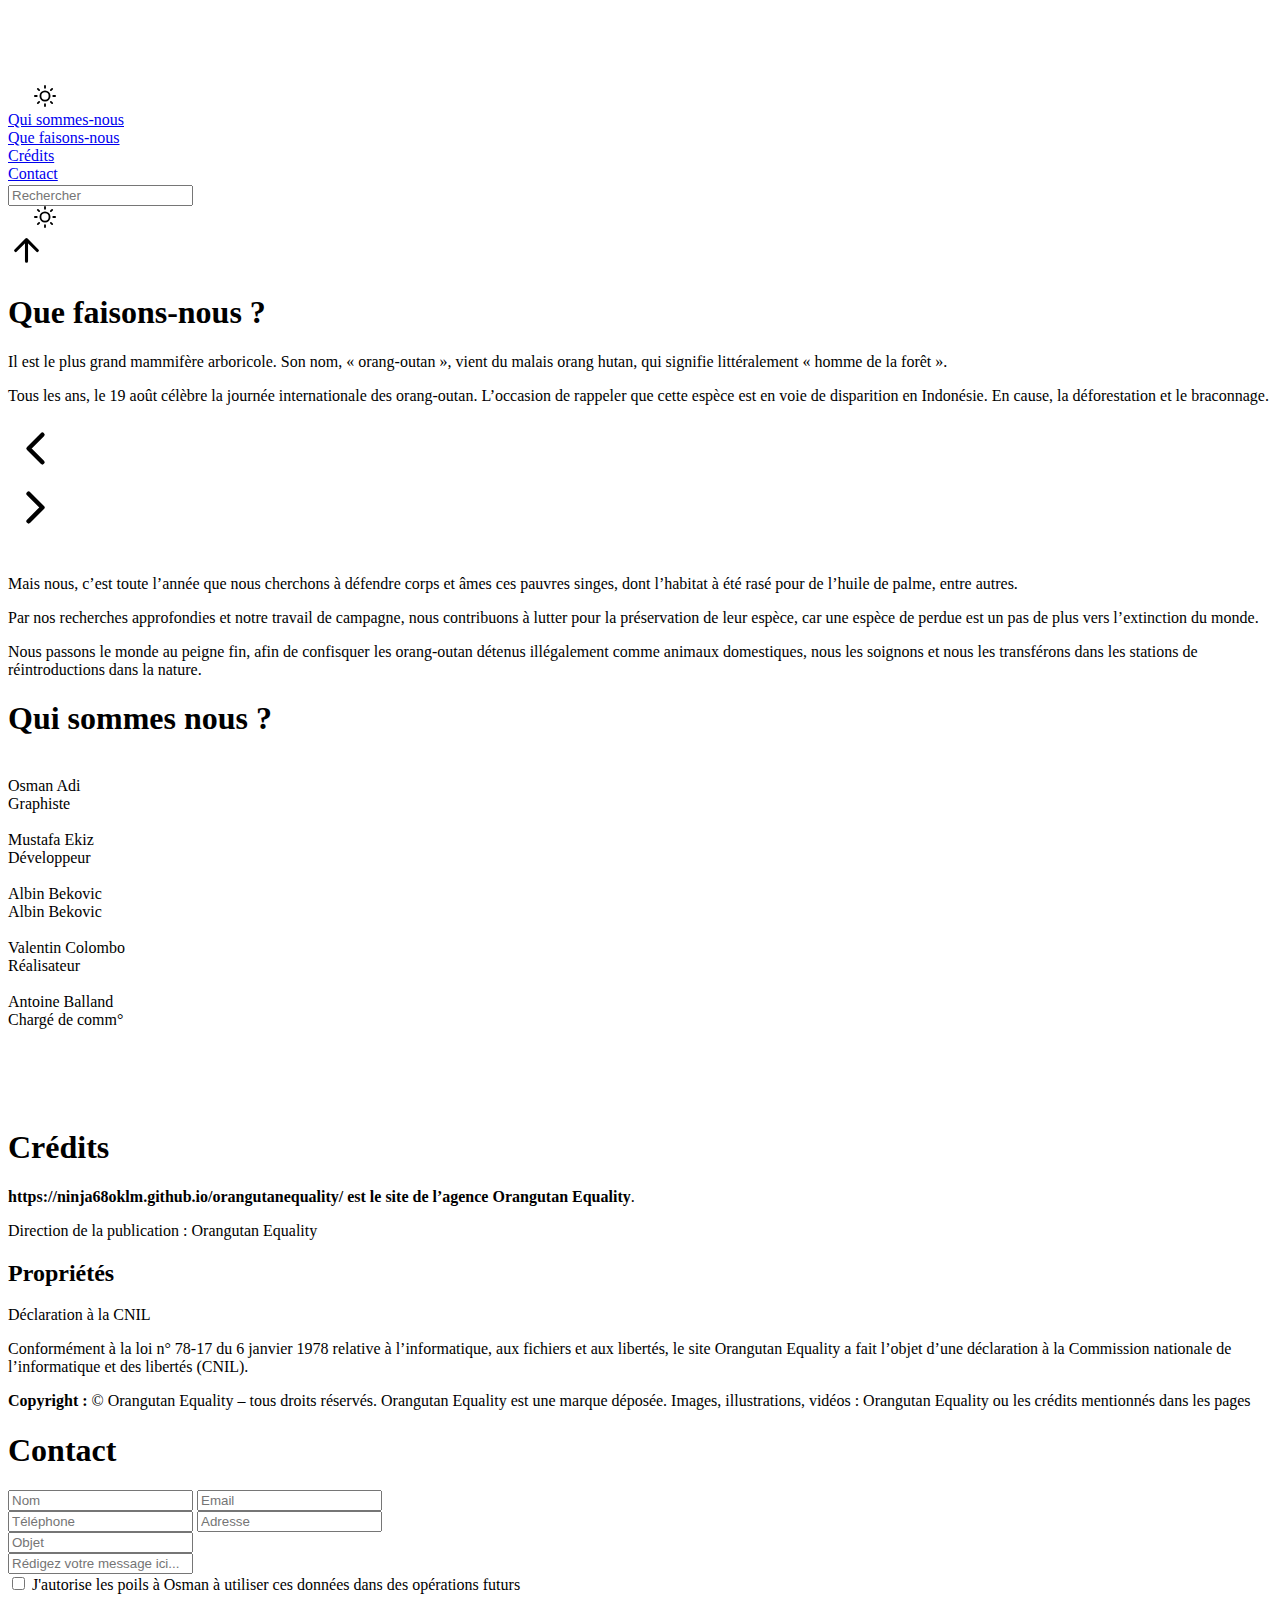
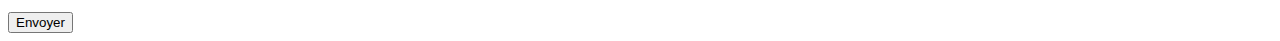
==== index.html @ 6ec8119d "Add files via upload" ====
<!DOCTYPE html>
<html lang="en">
<head>
    <meta charset="UTF-8">
    <meta http-equiv="X-UA-Compatible" content="IE=edge">
    <meta name="viewport" content="width=device-width, initial-scale=1.0">
    <link rel="stylesheet" href="styles/style.css">
    <link rel="stylesheet" href="styles/style-T.css" media="screen and (min-width: 680px)">
    <link rel="stylesheet" href="styles/style-O.css" media="screen and (min-width: 1200px)">
    <title>Orangutan Equality</title>
</head>
<body>
    <!-- Partie Header -->
    <header id="header">
        <div class="flex1 flex2">
            <svg class="absolute" xmlns="http://www.w3.org/2000/svg" width="55" height="55" viewBox="0 0 24 24" fill="none" stroke="#FFFFFF" stroke-width="2" stroke-linecap="round" stroke-linejoin="round"><line x1="3" y1="12" x2="21" y2="12"></line><line x1="3" y1="6" x2="21" y2="6"></line><line x1="3" y1="18" x2="21" y2="18"></line></svg>
            <div class="flexcenter">
                <!-- <img src="img/Logo light pc.png" alt=""> -->
                
                <img
                sizes="(max-width: 1200px) 100vw, 1200px"
                srcset="
                img/Logo light.png 200w,
                img/Logo light pc.png 1200w"
                src="img/Logo light pc.png"
                alt="">

            </div>
            <div class="a invisible">
                <svg class="lastsvg padding11" xmlns="http://www.w3.org/2000/svg" width="22" height="22" viewBox="0 0 24 24" fill="none" stroke="#FFFFFF" stroke-width="2" stroke-linecap="round" stroke-linejoin="round"><path d="M21 12.79A9 9 0 1 1 11.21 3 7 7 0 0 0 21 12.79z"></path></svg>
                <svg class="lastsvg padding11 invisible" xmlns="http://www.w3.org/2000/svg" width="22" height="22" viewBox="0 0 24 24" fill="none" stroke="#000000" stroke-width="2" stroke-linecap="round" stroke-linejoin="round"><circle cx="12" cy="12" r="5"/><path d="M12 1v2M12 21v2M4.2 4.2l1.4 1.4M18.4 18.4l1.4 1.4M1 12h2M21 12h2M4.2 19.8l1.4-1.4M18.4 5.6l1.4-1.4"/></svg>
                <div class="flexcenter">
                    <a href="#qui-sommes-nous">Qui sommes-nous</a>
                </div>
                <div class="flexcenter">
                    <a href="#que-faisons-nous">Que faisons-nous</a>
                </div>
                <div class="flexcenter">
                    <a href="#credit">Crédits</a>
                </div>
                <div class="flexcenter">
                    <a href="#contact">Contact</a>
                </div>
                <input type="text" name="search" id="" placeholder="Rechercher" class="invisible">
                <svg class="lastsvg" xmlns="http://www.w3.org/2000/svg" width="17" height="17" viewBox="0 0 24 24" fill="none" stroke="#FFFFFF" stroke-width="2" stroke-linecap="round" stroke-linejoin="round"><circle cx="11" cy="11" r="8"></circle><line x1="21" y1="21" x2="16.65" y2="16.65"></line></svg>
                <div class="flex3 flexcenter">
                    <svg class="padding21" xmlns="http://www.w3.org/2000/svg" width="22" height="22" viewBox="0 0 24 24" fill="none" stroke="#FFFFFF" stroke-width="2" stroke-linecap="round" stroke-linejoin="round"><path d="M21 12.79A9 9 0 1 1 11.21 3 7 7 0 0 0 21 12.79z"></path></svg>
                    <svg class="padding21 invisible" xmlns="http://www.w3.org/2000/svg" width="22" height="22" viewBox="0 0 24 24" fill="none" stroke="#000000" stroke-width="2" stroke-linecap="round" stroke-linejoin="round"><circle cx="12" cy="12" r="5"/><path d="M12 1v2M12 21v2M4.2 4.2l1.4 1.4M18.4 18.4l1.4 1.4M1 12h2M21 12h2M4.2 19.8l1.4-1.4M18.4 5.6l1.4-1.4"/></svg>
                </div>
            </div>
        </div>
    </header>
    <!-- Section Scroll -->
    <div class="fixed">
        <a href="#header">
            <svg xmlns="http://www.w3.org/2000/svg" width="37" height="37" viewBox="0 0 24 24" fill="none" stroke="#000000" stroke-width="2" stroke-linecap="round" stroke-linejoin="round"><path d="M12 19V6M5 12l7-7 7 7"/></svg>
        </a>
    </div>
    <!-- Section Que faisons nous ? -->
    <div class="flexcenter" id="que-faisons-nous">
        <h1 class="h1">Que faisons-nous ?</h1>
    </div>    
    <p>Il est le plus grand mammifère arboricole. Son nom, « orang-outan », vient du malais orang hutan, qui signifie littéralement « homme de la forêt ».</p>
    <p>Tous les ans, le 19 août célèbre la journée internationale des orang-outan. L’occasion de rappeler que cette espèce est en voie de disparition en Indonésie. En cause, la déforestation et le braconnage.</p>
    <div class="grid2">
        <div class="flex4">
            <div class="rondd gauchee">
                <svg xmlns="http://www.w3.org/2000/svg" width="55" height="55" viewBox="0 0 24 24" fill="none" stroke="#000000" stroke-width="2" stroke-linecap="round" stroke-linejoin="round"><path d="M15 18l-6-6 6-6"/></svg>
            </div>
            <div class="rondd droitee">
                <svg xmlns="http://www.w3.org/2000/svg" width="55" height="55" viewBox="0 0 24 24" fill="none" stroke="#000000" stroke-width="2" stroke-linecap="round" stroke-linejoin="round"><path d="M9 18l6-6-6-6"/></svg>
            </div>
        </div>
        <div class="imgdiapo">
            <img src="img/jorge-franganillo-we-21MvAhJY-unsplash.jpg" alt="">
            <img src="img/sergei-a--heLWtuAN3c-unsplash.jpg" alt="">
            <img src="img/lip-hui-PFHoZr2zzyg-unsplash.jpg">
            <img src="img/lukasz-szmigiel-2ShvY8Lf6l0-unsplash.jpg" alt="">
        </div>
    </div>
    <p>Mais nous, c’est toute l’année que nous cherchons à défendre corps et âmes ces pauvres singes, dont l’habitat à été rasé pour de l’huile de palme, entre autres.</p>
    <p>Par nos recherches approfondies et notre travail de campagne, nous contribuons à lutter pour la préservation de leur espèce, car une espèce de perdue est un pas de plus vers l’extinction du monde.</p>
    <p>Nous passons le monde au peigne fin, afin de confisquer les orang-outan détenus illégalement comme animaux domestiques, nous les soignons et nous les transférons dans les stations de réintroductions dans la nature.</p>
    <!-- Section Qui sommes nous ? -->
    <div class="flexcenter">
        <h1 class="h1" id="qui-sommes-nous">Qui sommes nous ?</h1>
    </div>
    <div class="margin1 grid" loading="lazy">
        <div class="sec1 photofiltre">
            <img src="img/image test.jpg" alt="">
            <div class="sec11">
                <div>Osman Adi</div>
            </div>
            <div class="sec6">
                <div>Graphiste</div>
            </div>
        </div>
        <div class="sec2 photofiltre">
            <img src="img/image test.jpg" alt="">
            <div class="sec12">
                <div>Mustafa Ekiz</div>
            </div>
            <div class="sec7">
                <div>Développeur</div>
            </div>
        </div>
        <div class="sec3 photofiltre">
            <img src="img/image test.jpg" alt="">
            <div class="sec13">
                <div>Albin Bekovic</div>
            </div>
            <div class="sec8">
                <div>Albin Bekovic</div>
            </div>
        </div>
        <div class="sec4 photofiltre">
            <img src="img/image test.jpg" alt="">
            <div class="sec14">
                <div>Valentin Colombo</div>
            </div>
            <div class="sec9">
                <div>Réalisateur</div>
            </div>
        </div>
        <div class="sec5 photofiltre">
            <img src="img/image test.jpg" alt="">
            <div class="sec15">
                <div>Antoine Balland</div>
            </div>
            <div class="sec0">
                <div>Chargé de comm°</div>
            </div>
        </div>
    </div>
    <div class="resp-container">
        <iframe width="100vw" height="75vh" src="https://www.youtube.com/embed/S_b42hM2CG4" title="YouTube video player" frameborder="0" allow="accelerometer; autoplay; clipboard-write; encrypted-media; gyroscope; picture-in-picture" allowfullscreen class="resp-iframe"></iframe>
    </div>
    <!-- Section Crédits -->
    <div class="credit" id="credit" loading=lazy>
        <div class="flexcenter">
            <h1 class="h1">Crédits</h1>
        </div>
        <p><b>https://ninja68oklm.github.io/orangutanequality/ est le site de l’agence Orangutan Equality</b>.</p>
        <p>Direction de la publication : Orangutan Equality</p>
        <h2>Propriétés</h2>
        <p>Déclaration à la CNIL</p>
        <p>Conformément à la loi n° 78-17 du 6 janvier 1978 relative à l’informatique, aux fichiers et 
            aux libertés, le site Orangutan Equality a fait l’objet d’une déclaration à la Commission nationale 
            de l’informatique et des libertés (CNIL). </p>
        <p><b>Copyright :</b> © Orangutan Equality – tous droits réservés. Orangutan Equality est une marque déposée.
            Images, illustrations, vidéos : Orangutan Equality ou les crédits mentionnés dans les pages</p>
    </div>
    <!-- Section Contact -->
    <div class="contact" id="contact" loading="lazy">
        <div class="flexcenter">
            <h1 class="h1">Contact</h1>
        </div>
        <form action="traitement_contact.php" method="post">
            <input type="text" placeholder="Nom" class="input1 padding11">
            <input type="text" placeholder="Email" class="input1 padding2 padding11"><br>
            <input type="text" placeholder="Téléphone" class="input1 padding11">
            <input type="text" placeholder="Adresse" class="input1 padding11"><br>
            <input type="text" placeholder="Objet" class="input2 padding11"><br>
            <input type="textarea" placeholder="Rédigez votre message ici..." class="input2 padding11 textarea"><br>
            <input type="checkbox"> J'autorise les poils à Osman à utiliser ces données dans des opérations futurs <br><br>
            <input type="submit" value="Envoyer" class="submit">
            <br>
        </form>
    </div>
    <!-- Section Script -->
    <script src="js/jquery.js"></script>
    <script src="js/script.js"></script>
    <script src="js/diapo.js"></script>
</body>
</html>
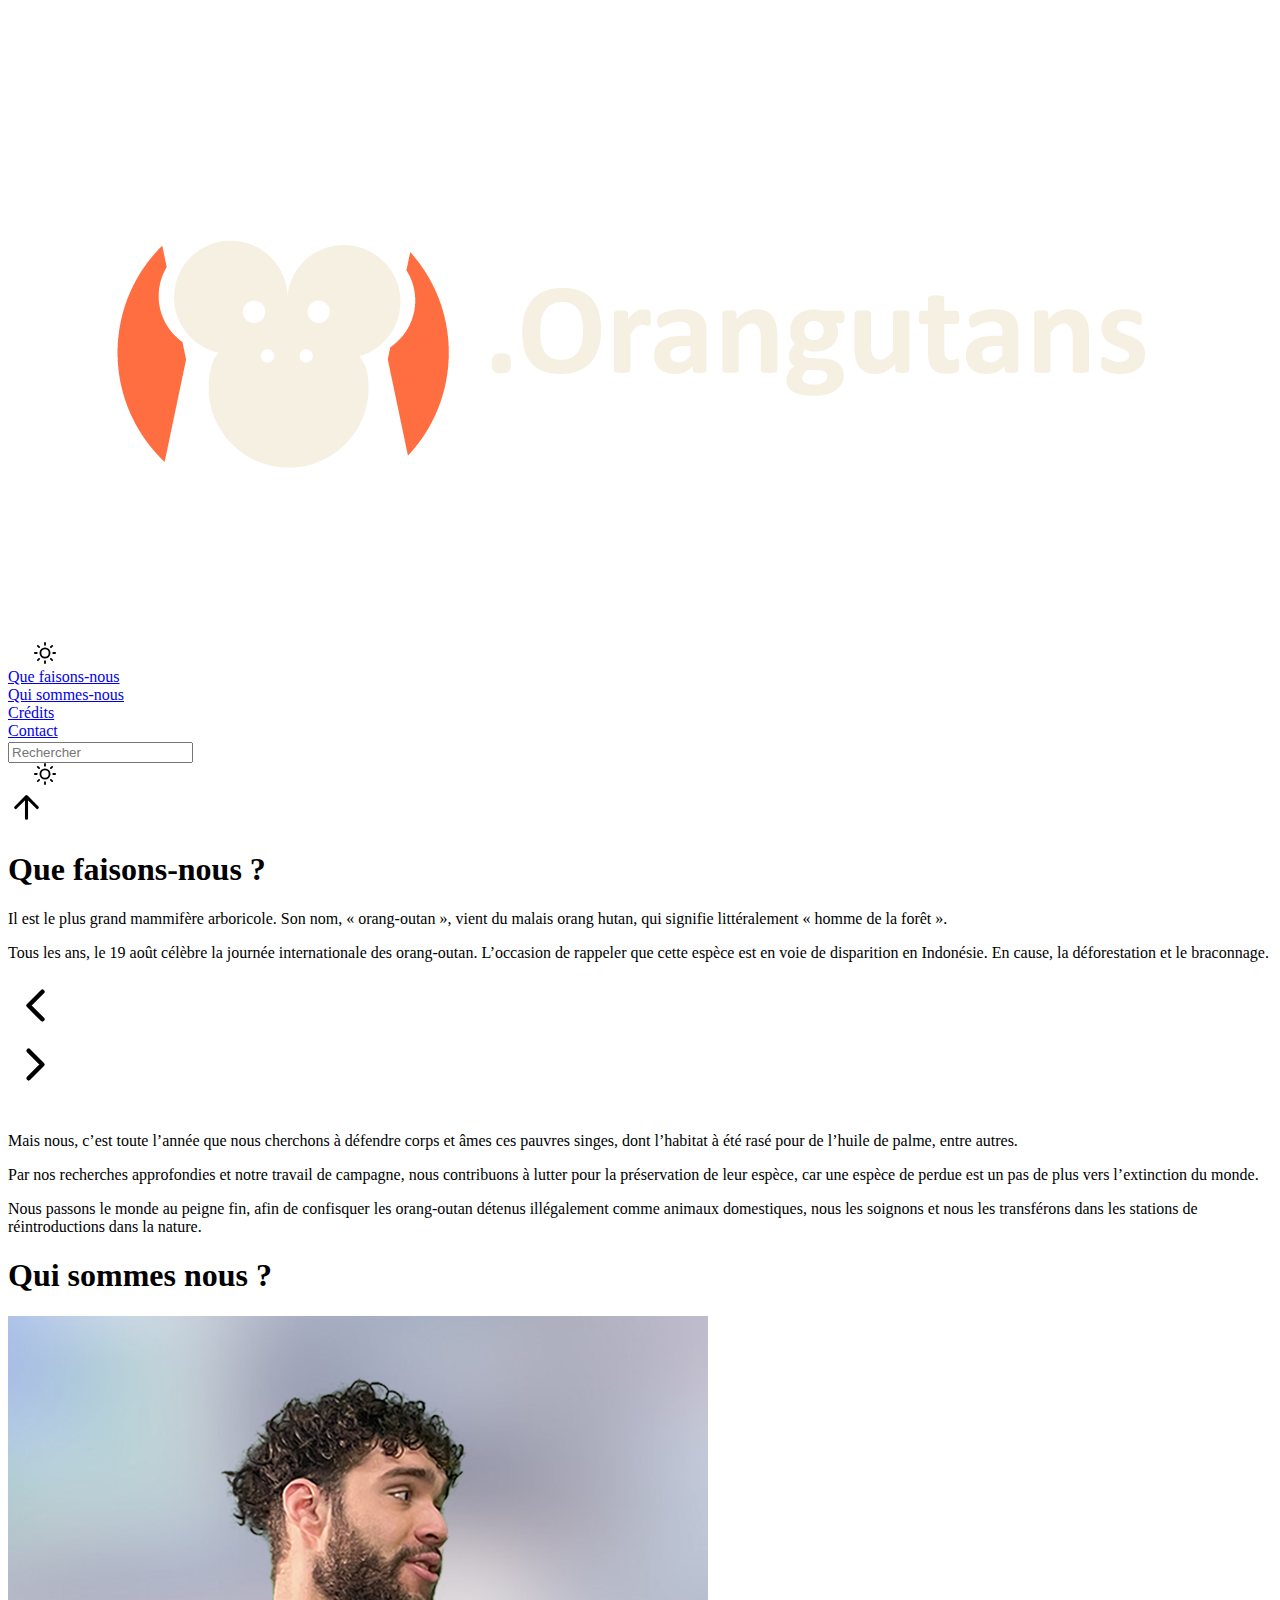
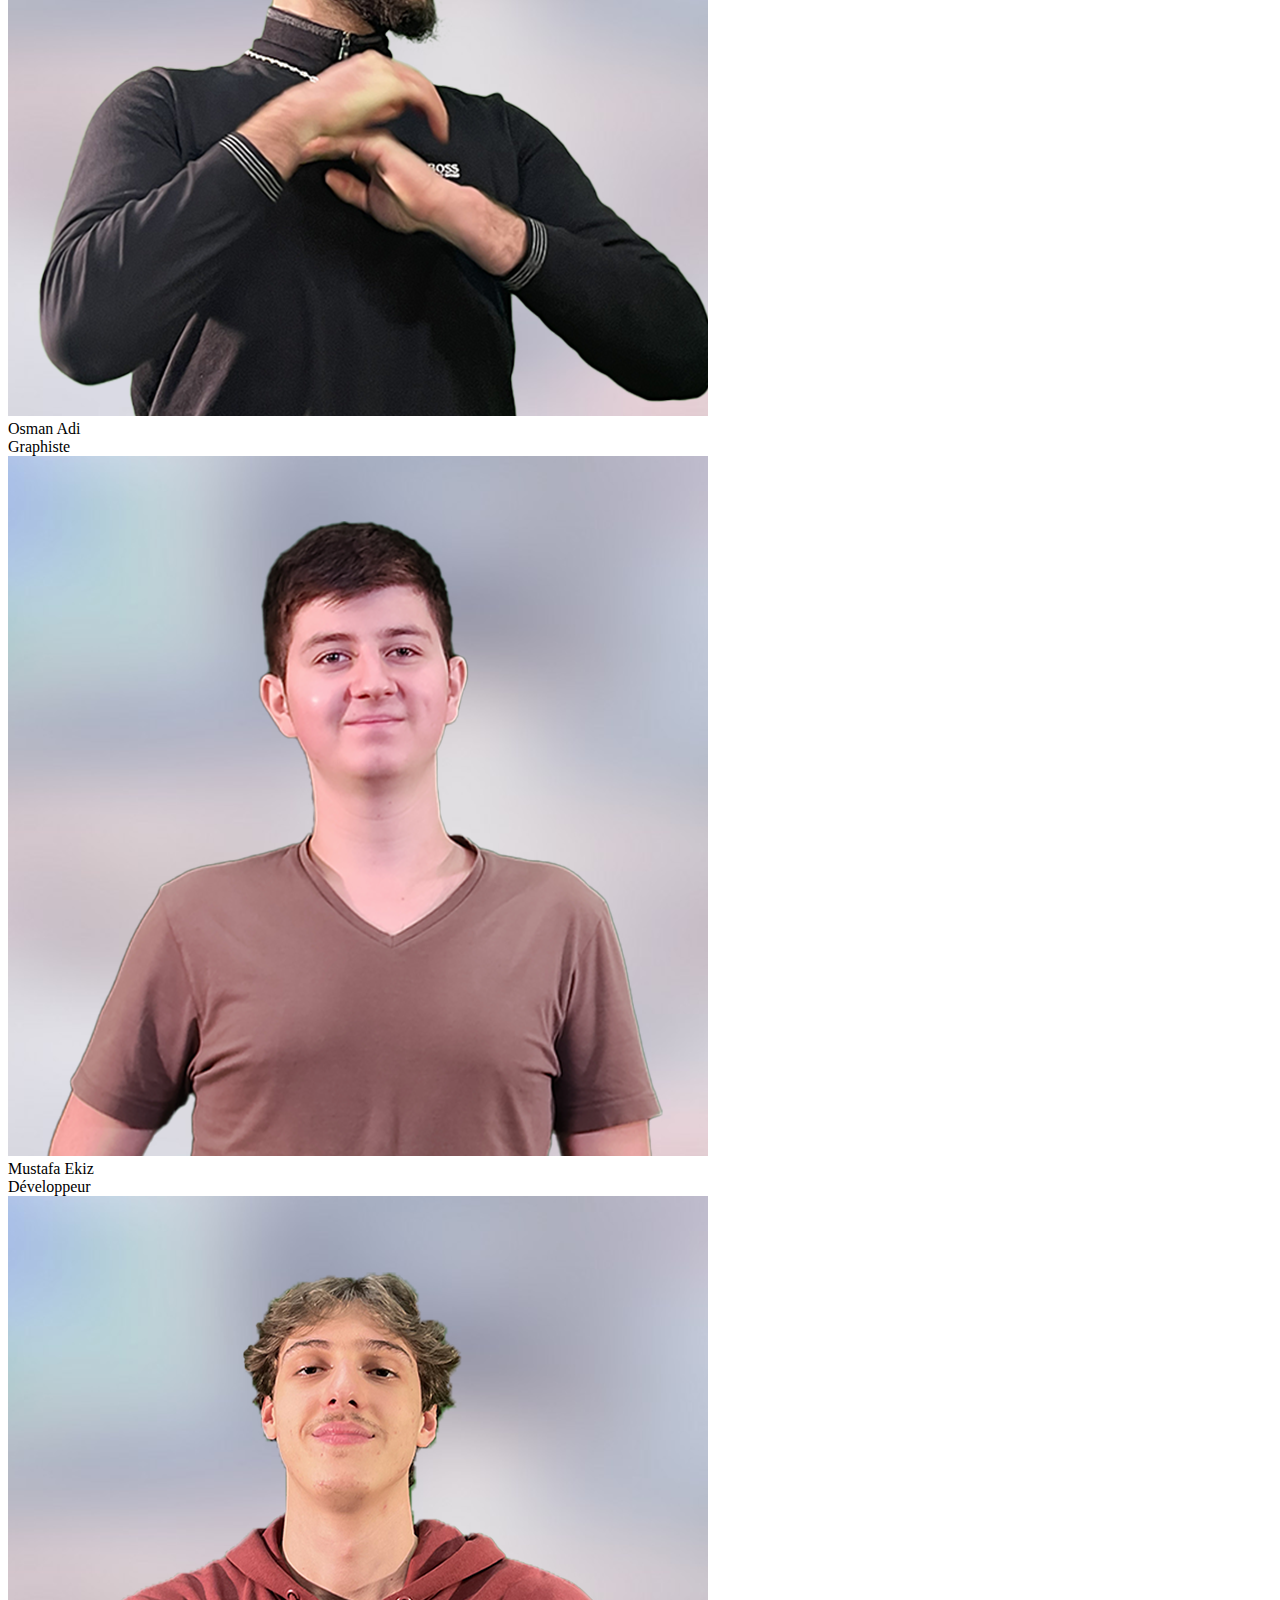
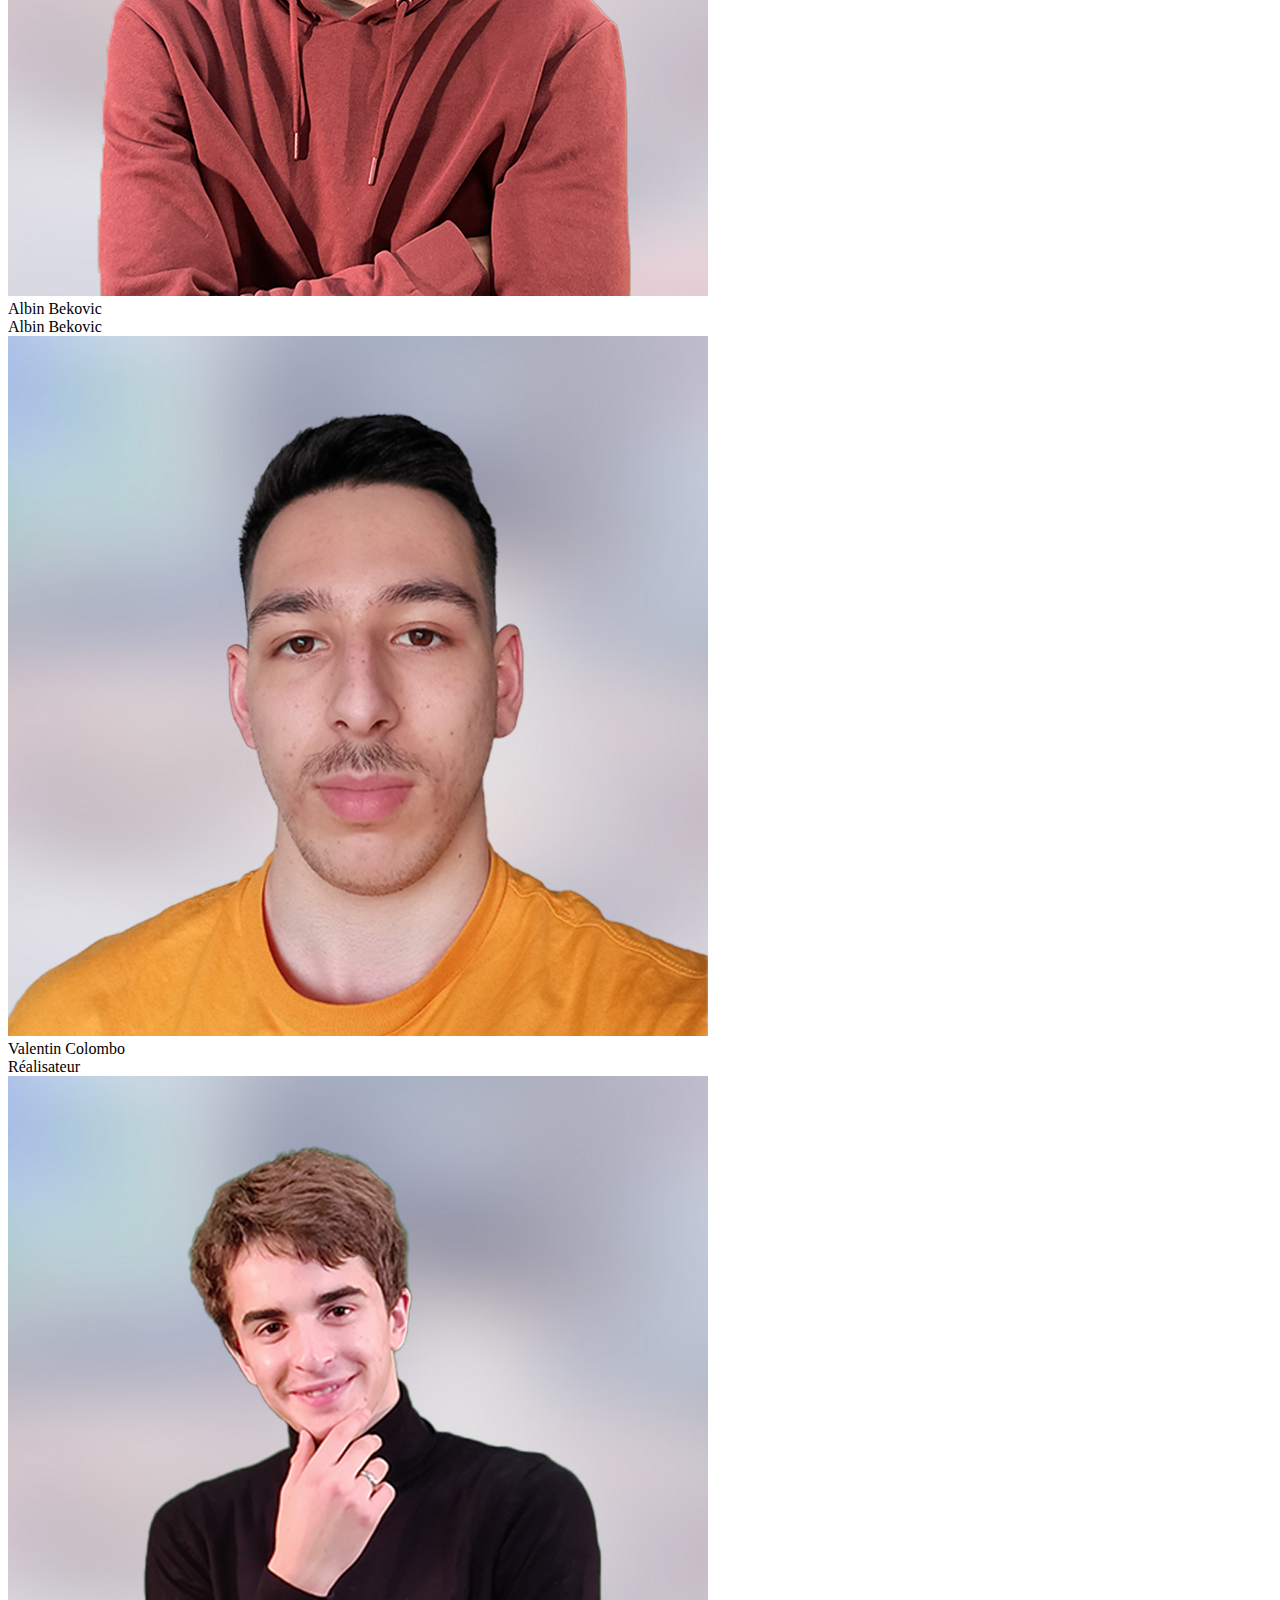
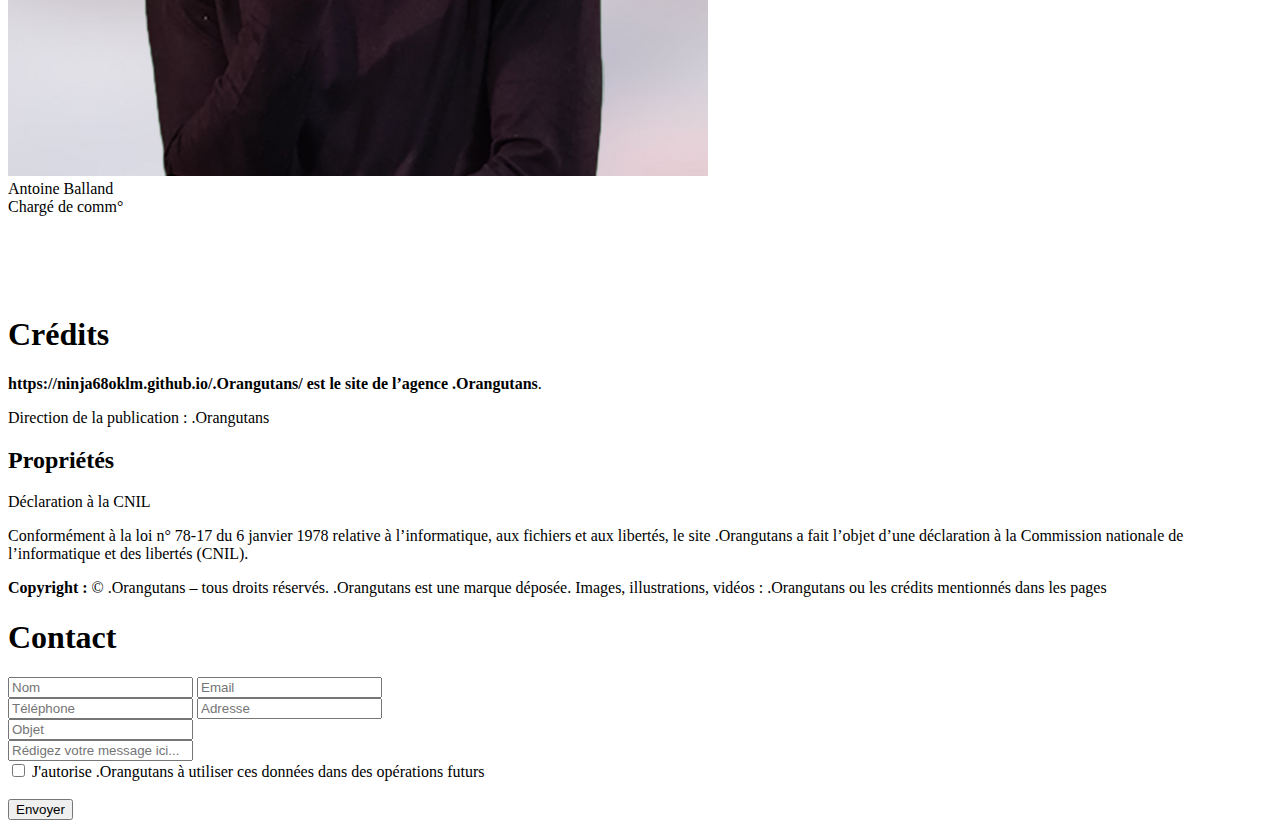
==== commit b44eeb99: "Add files via upload" ====
--- a/index.html
+++ b/index.html
@@ -4,10 +4,10 @@
     <meta charset="UTF-8">
     <meta http-equiv="X-UA-Compatible" content="IE=edge">
     <meta name="viewport" content="width=device-width, initial-scale=1.0">
-    <link rel="stylesheet" href="styles/style.css">
-    <link rel="stylesheet" href="styles/style-T.css" media="screen and (min-width: 680px)">
-    <link rel="stylesheet" href="styles/style-O.css" media="screen and (min-width: 1200px)">
-    <title>Orangutan Equality</title>
+    <link rel="stylesheet" href="styles/style.css">                                          <!-- Style pour mobile -->
+    <link rel="stylesheet" href="styles/style-T.css" media="screen and (min-width: 680px)">  <!-- Style pour tablette -->
+    <link rel="stylesheet" href="styles/style-O.css" media="screen and (min-width: 1200px)"> <!-- Style pour pc -->
+    <title>.Orangutans</title>
 </head>
 <body>
     <!-- Partie Header -->
@@ -16,7 +16,6 @@
             <svg class="absolute" xmlns="http://www.w3.org/2000/svg" width="55" height="55" viewBox="0 0 24 24" fill="none" stroke="#FFFFFF" stroke-width="2" stroke-linecap="round" stroke-linejoin="round"><line x1="3" y1="12" x2="21" y2="12"></line><line x1="3" y1="6" x2="21" y2="6"></line><line x1="3" y1="18" x2="21" y2="18"></line></svg>
             <div class="flexcenter">
                 <!-- <img src="img/Logo light pc.png" alt=""> -->
-                
                 <img
                 sizes="(max-width: 1200px) 100vw, 1200px"
                 srcset="
@@ -24,16 +23,15 @@
                 img/Logo light pc.png 1200w"
                 src="img/Logo light pc.png"
                 alt="">
-
             </div>
             <div class="a invisible">
                 <svg class="lastsvg padding11" xmlns="http://www.w3.org/2000/svg" width="22" height="22" viewBox="0 0 24 24" fill="none" stroke="#FFFFFF" stroke-width="2" stroke-linecap="round" stroke-linejoin="round"><path d="M21 12.79A9 9 0 1 1 11.21 3 7 7 0 0 0 21 12.79z"></path></svg>
                 <svg class="lastsvg padding11 invisible" xmlns="http://www.w3.org/2000/svg" width="22" height="22" viewBox="0 0 24 24" fill="none" stroke="#000000" stroke-width="2" stroke-linecap="round" stroke-linejoin="round"><circle cx="12" cy="12" r="5"/><path d="M12 1v2M12 21v2M4.2 4.2l1.4 1.4M18.4 18.4l1.4 1.4M1 12h2M21 12h2M4.2 19.8l1.4-1.4M18.4 5.6l1.4-1.4"/></svg>
                 <div class="flexcenter">
-                    <a href="#qui-sommes-nous">Qui sommes-nous</a>
+                    <a href="#que-faisons-nous">Que faisons-nous</a>
                 </div>
                 <div class="flexcenter">
-                    <a href="#que-faisons-nous">Que faisons-nous</a>
+                    <a href="#qui-sommes-nous">Qui sommes-nous</a>
                 </div>
                 <div class="flexcenter">
                     <a href="#credit">Crédits</a>
@@ -87,7 +85,7 @@
     </div>
     <div class="margin1 grid" loading="lazy">
         <div class="sec1 photofiltre">
-            <img src="img/image test.jpg" alt="">
+            <img src="img/osman.png" alt="">
             <div class="sec11">
                 <div>Osman Adi</div>
             </div>
@@ -96,7 +94,7 @@
             </div>
         </div>
         <div class="sec2 photofiltre">
-            <img src="img/image test.jpg" alt="">
+            <img src="img/mus.png" alt="">
             <div class="sec12">
                 <div>Mustafa Ekiz</div>
             </div>
@@ -105,7 +103,7 @@
             </div>
         </div>
         <div class="sec3 photofiltre">
-            <img src="img/image test.jpg" alt="">
+            <img src="img/albin.png" alt="">
             <div class="sec13">
                 <div>Albin Bekovic</div>
             </div>
@@ -114,7 +112,7 @@
             </div>
         </div>
         <div class="sec4 photofiltre">
-            <img src="img/image test.jpg" alt="">
+            <img src="img/val.png" alt="">
             <div class="sec14">
                 <div>Valentin Colombo</div>
             </div>
@@ -123,7 +121,7 @@
             </div>
         </div>
         <div class="sec5 photofiltre">
-            <img src="img/image test.jpg" alt="">
+            <img src="img/antoine.png" alt="">
             <div class="sec15">
                 <div>Antoine Balland</div>
             </div>
@@ -140,35 +138,34 @@
         <div class="flexcenter">
             <h1 class="h1">Crédits</h1>
         </div>
-        <p><b>https://ninja68oklm.github.io/orangutanequality/ est le site de l’agence Orangutan Equality</b>.</p>
-        <p>Direction de la publication : Orangutan Equality</p>
+        <p><b>https://ninja68oklm.github.io/.Orangutans/ est le site de l’agence .Orangutans</b>.</p>
+        <p>Direction de la publication : .Orangutans</p>
         <h2>Propriétés</h2>
         <p>Déclaration à la CNIL</p>
         <p>Conformément à la loi n° 78-17 du 6 janvier 1978 relative à l’informatique, aux fichiers et 
-            aux libertés, le site Orangutan Equality a fait l’objet d’une déclaration à la Commission nationale 
+            aux libertés, le site .Orangutans a fait l’objet d’une déclaration à la Commission nationale 
             de l’informatique et des libertés (CNIL). </p>
-        <p><b>Copyright :</b> © Orangutan Equality – tous droits réservés. Orangutan Equality est une marque déposée.
-            Images, illustrations, vidéos : Orangutan Equality ou les crédits mentionnés dans les pages</p>
+        <p><b>Copyright :</b> © .Orangutans – tous droits réservés. .Orangutans est une marque déposée.
+            Images, illustrations, vidéos : .Orangutans ou les crédits mentionnés dans les pages</p>
     </div>
     <!-- Section Contact -->
     <div class="contact" id="contact" loading="lazy">
         <div class="flexcenter">
             <h1 class="h1">Contact</h1>
         </div>
-        <form action="traitement_contact.php" method="post">
+        <form>
             <input type="text" placeholder="Nom" class="input1 padding11">
             <input type="text" placeholder="Email" class="input1 padding2 padding11"><br>
             <input type="text" placeholder="Téléphone" class="input1 padding11">
             <input type="text" placeholder="Adresse" class="input1 padding11"><br>
             <input type="text" placeholder="Objet" class="input2 padding11"><br>
             <input type="textarea" placeholder="Rédigez votre message ici..." class="input2 padding11 textarea"><br>
-            <input type="checkbox"> J'autorise les poils à Osman à utiliser ces données dans des opérations futurs <br><br>
+            <input type="checkbox"> J'autorise .Orangutans à utiliser ces données dans des opérations futurs <br><br>
             <input type="submit" value="Envoyer" class="submit">
             <br>
         </form>
     </div>
     <!-- Section Script -->
-    <script src="js/jquery.js"></script>
     <script src="js/script.js"></script>
     <script src="js/diapo.js"></script>
 </body>
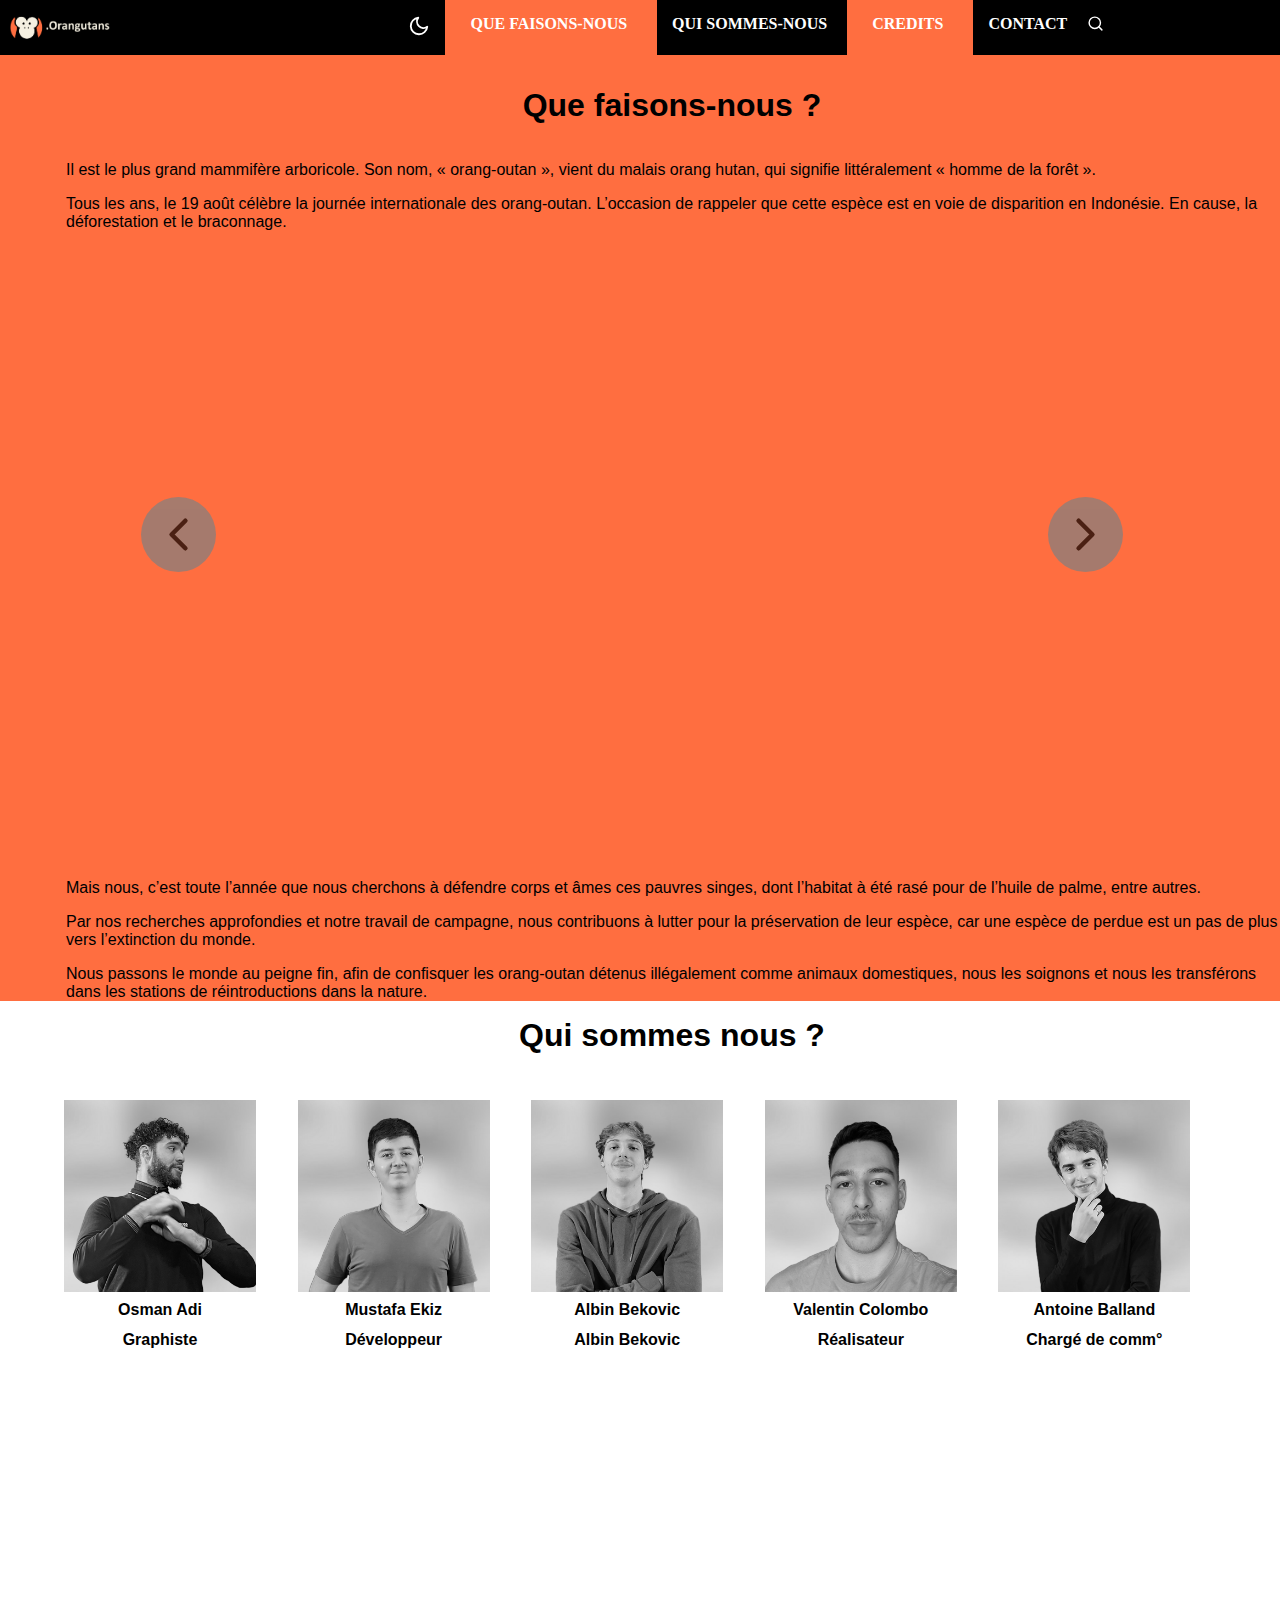
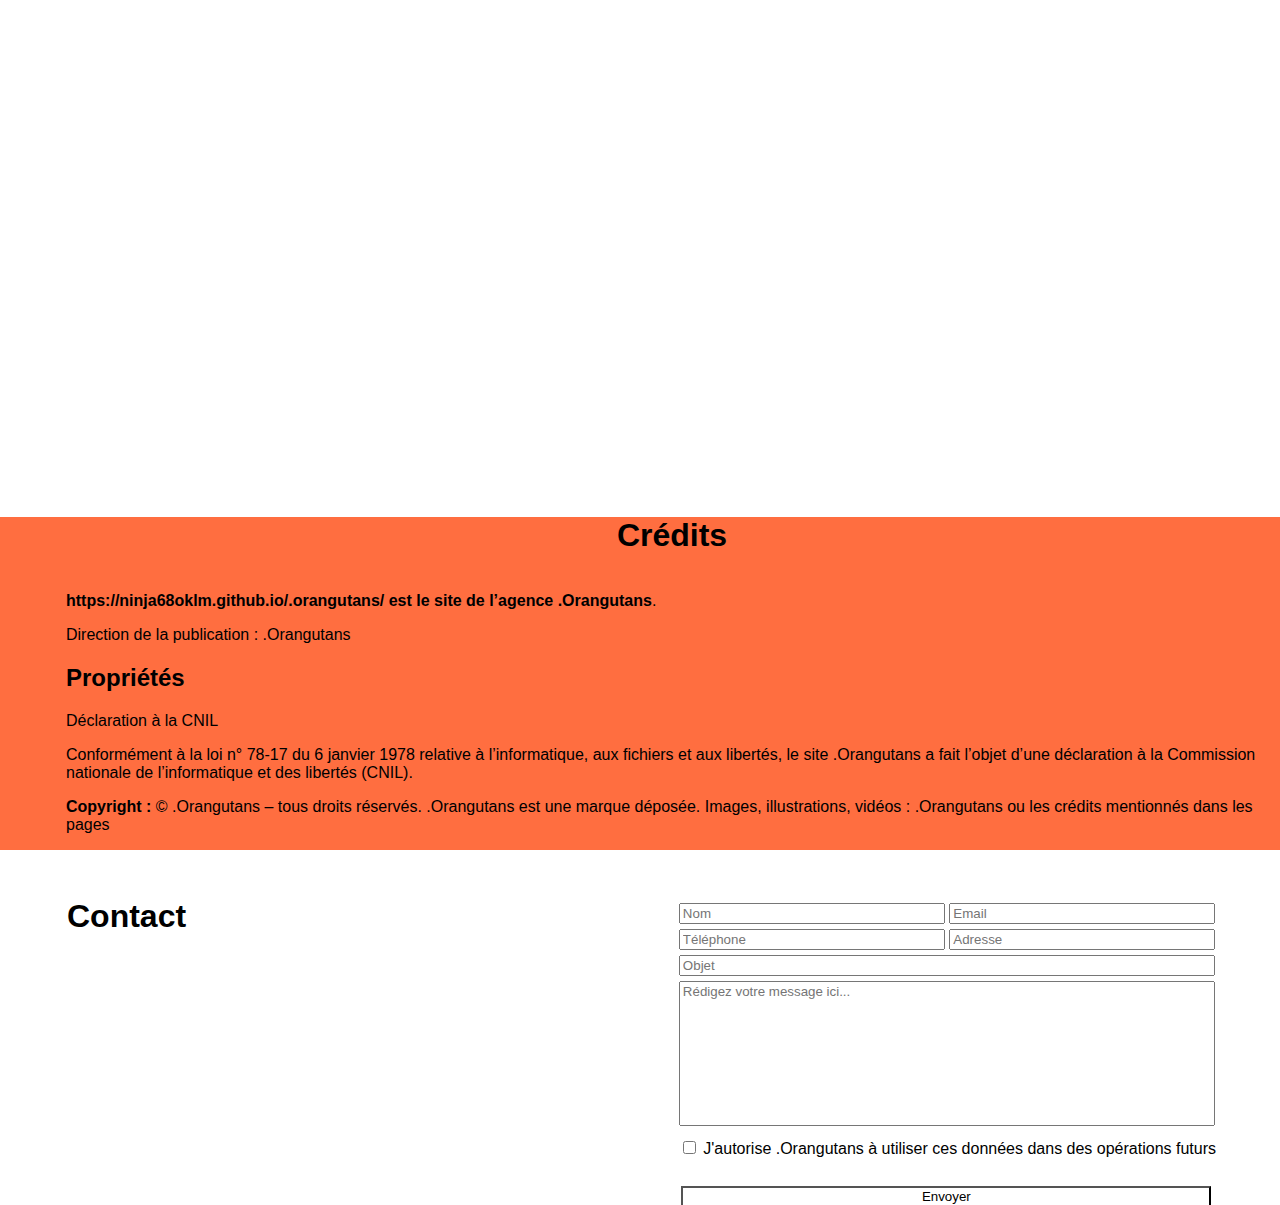
==== commit 65137ae1: "Add files via upload" ====
--- a/index.html
+++ b/index.html
@@ -27,17 +27,17 @@
             <div class="a invisible">
                 <svg class="lastsvg padding11" xmlns="http://www.w3.org/2000/svg" width="22" height="22" viewBox="0 0 24 24" fill="none" stroke="#FFFFFF" stroke-width="2" stroke-linecap="round" stroke-linejoin="round"><path d="M21 12.79A9 9 0 1 1 11.21 3 7 7 0 0 0 21 12.79z"></path></svg>
                 <svg class="lastsvg padding11 invisible" xmlns="http://www.w3.org/2000/svg" width="22" height="22" viewBox="0 0 24 24" fill="none" stroke="#000000" stroke-width="2" stroke-linecap="round" stroke-linejoin="round"><circle cx="12" cy="12" r="5"/><path d="M12 1v2M12 21v2M4.2 4.2l1.4 1.4M18.4 18.4l1.4 1.4M1 12h2M21 12h2M4.2 19.8l1.4-1.4M18.4 5.6l1.4-1.4"/></svg>
-                <div class="flexcenter">
-                    <a href="#que-faisons-nous">Que faisons-nous</a>
+                <div class="flexcenter orange">
+                    <a href="#que-faisons-nous"><b>QUE FAISONS-NOUS</b></a>
                 </div>
-                <div class="flexcenter">
-                    <a href="#qui-sommes-nous">Qui sommes-nous</a>
+                <div class="flexcenter mg">
+                    <a href="#qui-sommes-nous"><b>QUI SOMMES-NOUS</b></a>
                 </div>
-                <div class="flexcenter">
-                    <a href="#credit">Crédits</a>
+                <div class="flexcenter orange">
+                    <a href="#credit"><b>CREDITS</b></a>
                 </div>
-                <div class="flexcenter">
-                    <a href="#contact">Contact</a>
+                <div class="flexcenter mg">
+                    <a href="#contact"><b>CONTACT</b></a>
                 </div>
                 <input type="text" name="search" id="" placeholder="Rechercher" class="invisible">
                 <svg class="lastsvg" xmlns="http://www.w3.org/2000/svg" width="17" height="17" viewBox="0 0 24 24" fill="none" stroke="#FFFFFF" stroke-width="2" stroke-linecap="round" stroke-linejoin="round"><circle cx="11" cy="11" r="8"></circle><line x1="21" y1="21" x2="16.65" y2="16.65"></line></svg>
@@ -55,97 +55,102 @@
         </a>
     </div>
     <!-- Section Que faisons nous ? -->
-    <div class="flexcenter" id="que-faisons-nous">
-        <h1 class="h1">Que faisons-nous ?</h1>
-    </div>    
-    <p>Il est le plus grand mammifère arboricole. Son nom, « orang-outan », vient du malais orang hutan, qui signifie littéralement « homme de la forêt ».</p>
-    <p>Tous les ans, le 19 août célèbre la journée internationale des orang-outan. L’occasion de rappeler que cette espèce est en voie de disparition en Indonésie. En cause, la déforestation et le braconnage.</p>
-    <div class="grid2">
-        <div class="flex4">
-            <div class="rondd gauchee">
-                <svg xmlns="http://www.w3.org/2000/svg" width="55" height="55" viewBox="0 0 24 24" fill="none" stroke="#000000" stroke-width="2" stroke-linecap="round" stroke-linejoin="round"><path d="M15 18l-6-6 6-6"/></svg>
+    <div id="que-faisons-nous">
+            <div class="flexcenter">
+                <h1 class="h1">Que faisons-nous ?</h1>
+            </div>    
+            <p>Il est le plus grand mammifère arboricole. Son nom, « orang-outan », vient du malais orang hutan, qui signifie littéralement « homme de la forêt ».</p>
+            <p>Tous les ans, le 19 août célèbre la journée internationale des orang-outan. L’occasion de rappeler que cette espèce est en voie de disparition en Indonésie. En cause, la déforestation et le braconnage.</p>
+            <div class="grid2">
+                <div class="flex4">
+                    <div class="rondd gauchee">
+                        <svg xmlns="http://www.w3.org/2000/svg" width="55" height="55" viewBox="0 0 24 24" fill="none" stroke="#000000" stroke-width="2" stroke-linecap="round" stroke-linejoin="round"><path d="M15 18l-6-6 6-6"/></svg>
+                    </div>
+                    <div class="rondd droitee">
+                        <svg xmlns="http://www.w3.org/2000/svg" width="55" height="55" viewBox="0 0 24 24" fill="none" stroke="#000000" stroke-width="2" stroke-linecap="round" stroke-linejoin="round"><path d="M9 18l6-6-6-6"/></svg>
+                    </div>
+                </div>
+                <div class="imgdiapo">
+                    <img src="img/jorge-franganillo-we-21MvAhJY-unsplash.jpg" alt="">
+                    <img src="img/sergei-a--heLWtuAN3c-unsplash.jpg" alt="">
+                    <img src="img/lip-hui-PFHoZr2zzyg-unsplash.jpg">
+                    <img src="img/lukasz-szmigiel-2ShvY8Lf6l0-unsplash.jpg" alt="">
+                </div>
             </div>
-            <div class="rondd droitee">
-                <svg xmlns="http://www.w3.org/2000/svg" width="55" height="55" viewBox="0 0 24 24" fill="none" stroke="#000000" stroke-width="2" stroke-linecap="round" stroke-linejoin="round"><path d="M9 18l6-6-6-6"/></svg>
+            <p>Mais nous, c’est toute l’année que nous cherchons à défendre corps et âmes ces pauvres singes, dont l’habitat à été rasé pour de l’huile de palme, entre autres.</p>
+            <p>Par nos recherches approfondies et notre travail de campagne, nous contribuons à lutter pour la préservation de leur espèce, car une espèce de perdue est un pas de plus vers l’extinction du monde.</p>
+            <p>Nous passons le monde au peigne fin, afin de confisquer les orang-outan détenus illégalement comme animaux domestiques, nous les soignons et nous les transférons dans les stations de réintroductions dans la nature.</p>
+    </div>
+    
+    <!-- Section Qui sommes nous ? -->
+    <div id="qui-sommes-nous">
+        <div class="flexcenter">
+            <h1 class="h1">Qui sommes nous ?</h1>
+        </div>
+        <div class="margin1 grid" loading="lazy">
+            <div class="sec1 photofiltre">
+                <img src="img/osman.png" alt="">
+                <div class="sec11">
+                    <div>Osman Adi</div>
+                </div>
+                <div class="sec6">
+                    <div>Graphiste</div>
+                </div>
+            </div>
+            <div class="sec2 photofiltre">
+                <img src="img/mus.png" alt="">
+                <div class="sec12">
+                    <div>Mustafa Ekiz</div>
+                </div>
+                <div class="sec7">
+                    <div>Développeur</div>
+                </div>
+            </div>
+            <div class="sec3 photofiltre">
+                <img src="img/albin.png" alt="">
+                <div class="sec13">
+                    <div>Albin Bekovic</div>
+                </div>
+                <div class="sec8">
+                    <div>Albin Bekovic</div>
+                </div>
+            </div>
+            <div class="sec4 photofiltre">
+                <img src="img/val.png" alt="">
+                <div class="sec14">
+                    <div>Valentin Colombo</div>
+                </div>
+                <div class="sec9">
+                    <div>Réalisateur</div>
+                </div>
+            </div>
+            <div class="sec5 photofiltre">
+                <img src="img/antoine.png" alt="">
+                <div class="sec15">
+                    <div>Antoine Balland</div>
+                </div>
+                <div class="sec0">
+                    <div>Chargé de comm°</div>
+                </div>
             </div>
         </div>
-        <div class="imgdiapo">
-            <img src="img/jorge-franganillo-we-21MvAhJY-unsplash.jpg" alt="">
-            <img src="img/sergei-a--heLWtuAN3c-unsplash.jpg" alt="">
-            <img src="img/lip-hui-PFHoZr2zzyg-unsplash.jpg">
-            <img src="img/lukasz-szmigiel-2ShvY8Lf6l0-unsplash.jpg" alt="">
+        <div class="resp-container">
+            <iframe width="100vw" height="75vh" src="https://www.youtube.com/embed/S_b42hM2CG4" title="YouTube video player" frameborder="0" allow="accelerometer; autoplay; clipboard-write; encrypted-media; gyroscope; picture-in-picture" allowfullscreen class="resp-iframe"></iframe>
         </div>
-    </div>
-    <p>Mais nous, c’est toute l’année que nous cherchons à défendre corps et âmes ces pauvres singes, dont l’habitat à été rasé pour de l’huile de palme, entre autres.</p>
-    <p>Par nos recherches approfondies et notre travail de campagne, nous contribuons à lutter pour la préservation de leur espèce, car une espèce de perdue est un pas de plus vers l’extinction du monde.</p>
-    <p>Nous passons le monde au peigne fin, afin de confisquer les orang-outan détenus illégalement comme animaux domestiques, nous les soignons et nous les transférons dans les stations de réintroductions dans la nature.</p>
-    <!-- Section Qui sommes nous ? -->
-    <div class="flexcenter">
-        <h1 class="h1" id="qui-sommes-nous">Qui sommes nous ?</h1>
-    </div>
-    <div class="margin1 grid" loading="lazy">
-        <div class="sec1 photofiltre">
-            <img src="img/osman.png" alt="">
-            <div class="sec11">
-                <div>Osman Adi</div>
-            </div>
-            <div class="sec6">
-                <div>Graphiste</div>
-            </div>
-        </div>
-        <div class="sec2 photofiltre">
-            <img src="img/mus.png" alt="">
-            <div class="sec12">
-                <div>Mustafa Ekiz</div>
-            </div>
-            <div class="sec7">
-                <div>Développeur</div>
-            </div>
-        </div>
-        <div class="sec3 photofiltre">
-            <img src="img/albin.png" alt="">
-            <div class="sec13">
-                <div>Albin Bekovic</div>
-            </div>
-            <div class="sec8">
-                <div>Albin Bekovic</div>
-            </div>
-        </div>
-        <div class="sec4 photofiltre">
-            <img src="img/val.png" alt="">
-            <div class="sec14">
-                <div>Valentin Colombo</div>
-            </div>
-            <div class="sec9">
-                <div>Réalisateur</div>
-            </div>
-        </div>
-        <div class="sec5 photofiltre">
-            <img src="img/antoine.png" alt="">
-            <div class="sec15">
-                <div>Antoine Balland</div>
-            </div>
-            <div class="sec0">
-                <div>Chargé de comm°</div>
-            </div>
-        </div>
-    </div>
-    <div class="resp-container">
-        <iframe width="100vw" height="75vh" src="https://www.youtube.com/embed/S_b42hM2CG4" title="YouTube video player" frameborder="0" allow="accelerometer; autoplay; clipboard-write; encrypted-media; gyroscope; picture-in-picture" allowfullscreen class="resp-iframe"></iframe>
     </div>
     <!-- Section Crédits -->
     <div class="credit" id="credit" loading=lazy>
         <div class="flexcenter">
             <h1 class="h1">Crédits</h1>
         </div>
-        <p><b>https://ninja68oklm.github.io/.Orangutans/ est le site de l’agence .Orangutans</b>.</p>
+        <p><b>https://ninja68oklm.github.io/.orangutans/ est le site de l’agence .Orangutans</b>.</p>
         <p>Direction de la publication : .Orangutans</p>
         <h2>Propriétés</h2>
         <p>Déclaration à la CNIL</p>
         <p>Conformément à la loi n° 78-17 du 6 janvier 1978 relative à l’informatique, aux fichiers et 
             aux libertés, le site .Orangutans a fait l’objet d’une déclaration à la Commission nationale 
             de l’informatique et des libertés (CNIL). </p>
-        <p><b>Copyright :</b> © .Orangutans – tous droits réservés. .Orangutans est une marque déposée.
+        <p class="p1"><b>Copyright :</b> © .Orangutans – tous droits réservés. .Orangutans est une marque déposée.
             Images, illustrations, vidéos : .Orangutans ou les crédits mentionnés dans les pages</p>
     </div>
     <!-- Section Contact -->
--- a/styles/style.css
+++ b/styles/style.css
@@ -0,0 +1,340 @@
+body
+{
+    font-family: Arial, Helvetica, sans-serif;
+    margin: 0px;
+    transition: 2s;
+    overflow-y: scroll;
+    scroll-behavior: smooth;
+}
+@font-face
+{
+    font-family: "HerbertEF SmallCaps Regular";
+    src: url("/font/HerbertEF\ SmallCaps\ Regular.otf") format("otf");
+}   
+
+/* Classes pour le menu */
+
+header
+{
+    display: flex;
+    background: black;
+    overflow: hidden;
+    transition: 2s;
+}
+input[name="search"]
+{
+    padding-right: 5px;
+    transition: 2s;
+}
+.deroul
+{
+    transform-origin: 0px 50%;
+    transform: scaleY(100%);
+}
+.orange
+{
+    background: #ff6e40;
+}
+a
+{
+    text-decoration: none;
+    padding-right: 5px;
+    color: white;
+    font-family: HerbertEF SmallCaps Regular;
+}
+.a
+{
+    display: grid;
+    margin-left: auto;
+    grid-template-columns: auto;
+    grid-template-rows: auto auto auto auto auto;
+    justify-content: center;
+    transition: 5s;
+}
+.a>a
+{
+    padding: 15px;
+}
+.a>svg
+{
+    display: none;
+}
+.absolute
+{
+    position: absolute;
+    margin-top: 15px;
+    margin-left: 15px;
+}
+.flex
+{
+    display: flex;
+    margin-left: 5%;
+}
+.a>.flexcenter, .flexcenter
+{
+    display: flex;
+    justify-content: center;
+    width: 96vw;
+    padding-top: 15px;
+    padding-bottom: 15px;
+}
+.flex1
+{
+    display: block;
+}
+.flex2
+{
+    display: block;
+}
+.flex3.flexcenter
+{
+    display: flex;
+    justify-content: center;
+}
+.flexcenter>img
+{
+    height: 55px;
+}
+.flex1.flex2>.flexcenter, .flexcenter
+{
+    display: flex;
+    justify-content: center;
+}
+div.flex1.flex2
+{
+    display: inline-block;
+}
+.sombre
+{
+    background: black;
+    color: white;
+}
+.sombre2
+{
+    background: white;
+}
+.sombre3
+{
+    color: white;
+}
+.lastsvg
+{
+    display: none;
+}
+
+/* Classe pour bouton scroll */
+
+.fixed, .fixed>a>svg
+{
+    display: none;
+}
+
+/* Classes pour la section "Que faisons nous ?" */
+
+#que-faisons-nous
+{
+    background: #ff6e40;
+}
+.grid2
+{
+    width: 85.5vw;
+    height: 48.09vw;
+    overflow: hidden;
+}
+.grid2, p
+{
+    margin-left: 21.85px;
+}
+.grid2>.imgdiapo
+{
+    display: flex;
+    transition: 2s;
+    width: 100%;
+    height: 100%;
+}
+.grid2>.imgdiapo>img
+{
+    height: 100%;
+}
+.rondd
+{
+    transform: translate(0px, 75px);
+    width: 55px;
+    height: 55px;
+    border-radius: 100%;
+    background: gray;
+    opacity: 0.7;
+    z-index: 2;
+}
+.droitee
+{
+    margin-left: 52.5vw;
+}
+.flex4
+{
+    position: absolute;
+    display: flex;
+    margin-left: 5vw;
+    justify-content: space-evenly;
+}
+
+/* Classes pour la section "Qui sommes nous ?" */
+
+.grid
+{
+    margin-left: 10vw;
+    margin-right: 10vw;
+    display: grid;
+    grid-template-columns: auto;
+    grid-template-rows: auto 25px auto 25px auto 25px auto 25px auto;
+    grid-template-areas: "sec1"
+                         "."
+                         "sec2"
+                         "."
+                         "sec3"
+                         "."
+                         "sec4"
+                         "."
+                         "sec5";
+}
+.sec1, .sec2, .sec3, .sec4, .sec5
+{
+    font-weight: bold;
+    margin-left: auto;
+    margin-right: auto;
+    transition: 2s;
+    
+}
+.sec6, .sec7, .sec8, .sec9, .sec0, .sec11, .sec12, .sec13, .sec14, .sec15
+{
+    padding-top: 5px;
+    height: 25px;
+    display: flex;
+}
+.sec6>div, .sec7>div, .sec8>div, .sec9>div, .sec0>div, .sec11>div, .sec12>div, .sec13>div, .sec14>div, .sec15>div
+{
+    margin-left: auto;
+    margin-right: auto;
+}
+.sec1>img, .sec2>img, .sec3>img, .sec4>img, .sec5>img
+{
+    width: 100%;
+}
+.sec1
+{
+    grid-area: sec1;
+}
+.sec2
+{
+    grid-area: sec2;
+}
+.sec3
+{
+    grid-area: sec3;
+}
+.sec4
+{
+    grid-area: sec4;
+}
+.sec5
+{
+    grid-area: sec5;
+}
+.photofiltre>img
+{
+    filter: grayscale(1);
+    -webkit-filter: grayscale(1);
+}
+.resp-container { 
+    position: relative; 
+    overflow: hidden; 
+    margin-top: 25px;
+    padding-top: 56.25%;
+    margin-bottom: 16px;
+  }
+.resp-iframe 
+{
+    position: absolute; 
+    top: 0; 
+    left: 0; 
+    width: 100%; 
+    height: 100%; 
+    border: 0; 
+}
+
+/* Classes pour la section "Crédits" */
+
+#credit
+{
+    background: #ff6e40;
+}
+.p1
+{
+    padding-bottom: 16px;
+}
+
+/* Classes pour la section "Contact" */
+
+.contact
+{
+    display: initial;
+    padding-top: 2.5%;
+}
+form 
+{
+    margin-left: 5%;
+}
+.input1
+{
+    width: 90%;
+}
+.input2
+{
+    width: 90%;
+}
+.padding21
+{
+    margin-right: 5px;
+}
+.padding2
+{
+    margin-top: 5px;
+}
+.padding11
+{
+    margin-top: 5px;
+}
+.textarea
+{
+    padding-bottom: 125px;
+}
+.submit
+{
+    margin-top: 5px;
+    border-bottom: none;
+    width: 90%;
+    background: white;
+    color: black;
+    margin-left: 7.5px;
+}
+input[type=checkbox]
+{
+    margin-top: 15px;
+    padding-left: 5%;
+}
+
+/* Classes pour toutes les pages */
+
+.invisible
+{
+    display: none;
+    transition: 2s;
+}
+img
+{
+    transition: 2s;
+}
+h2
+{
+    margin-left: 21.85px;
+}--- a/styles/style-T.css
+++ b/styles/style-T.css
@@ -0,0 +1,123 @@
+/* Classes pour le menu */
+
+header
+{
+    display: flex;
+    background: black;
+}
+input[name="search"]
+{
+    padding-right: 5px;
+    transition: 2s;
+}
+a
+{
+    text-decoration: none;
+    padding-right: 5px;
+}
+.a1
+{
+    color: white;
+}
+.a2
+{
+    color: black;
+}
+.flex
+{
+    display: flex;
+    margin-left: 5%;
+}
+.flex1>img
+{
+    height: 55px;
+    margin-right: auto;
+    display: initial;
+}
+.flex2
+{
+    justify-content: space-between;
+}
+div.flex1.flex2
+{
+    display: inline-block;
+}
+.padding11
+{
+    margin-top: 5px;
+    padding-right: 0px;
+}
+.lastsvg
+{
+    display: none;
+}
+circle
+{
+    margin-top: 0px;
+}
+
+/* Classes pour la section "Qui sommes nous ?" */
+
+.grid
+{
+    grid-template-columns: auto 25px auto 25px auto;
+    grid-template-rows: auto 25px auto;
+    grid-template-areas: "sec1 . sec2 . sec3"
+                         ". . . . ."
+                         "sec4 . sec5 . .";
+}
+
+/* Classes pour la section "Contact" */
+
+.contact
+{
+    display: flex;
+}
+.contact>.flexcenter
+{
+    display: flex;
+    margin-left: 5%;
+    padding-top: 0px;
+}
+form
+{
+    margin-left: auto;
+    margin-right: 5%;
+}
+.input1
+{
+    width: 259px;
+}
+.input2
+{
+    width: 530px;
+}
+.padding2
+{
+    margin-top: 0px;
+}
+.padding1
+{
+    margin-top: 5px;
+}
+.textarea
+{
+    padding-bottom: 125px;
+}
+.submit
+{
+    margin-top: 10px;
+    border-bottom: none;
+    width: 530px;
+    background: white;
+    color: black;
+    margin-left: 2.5px;
+}
+
+/* Pour toutes les pages : */
+
+.h1
+{
+    margin-top: 0px;
+    margin-left: 0%;
+}--- a/styles/style-O.css
+++ b/styles/style-O.css
@@ -0,0 +1,260 @@
+/* Classes pour le menu */
+
+header
+{
+    display: flex;
+    justify-content: space-between;
+    background: black;
+    height: 55px;
+    overflow: hidden;
+}
+input[name="search"]
+{
+    margin-right: 5px;
+    transition: 2s;
+}
+a
+{
+    text-decoration: none;
+}
+.mg
+{
+    margin-right: 15px;
+    margin-left: 15px;
+}
+.a
+{
+    display: flex;
+    margin-left: 22.5vw;
+    margin-right: 25px;
+    width: auto;
+}
+.orange
+{
+    padding-left: 25px;
+    padding-right: 25px;
+}
+.a>div>a, .a>svg
+{
+    padding-top: 15px;
+}
+.a>svg
+{
+    display: initial;
+}
+.absolute
+{
+    display: none;
+}
+.flex
+{
+    display: flex;
+    margin-left: 5%;
+}
+.a>.flexcenter, .flexcenter
+{
+    display: flex;
+    justify-content: center;
+    width: initial;
+    padding-top: initial;
+    padding-bottom: initial;
+}
+.orange
+{
+    background: #ff6e40;
+}
+.flex1>img
+{
+    height: 55px;
+    margin-right: auto;
+}
+.flex2
+{
+    justify-content: space-between;
+}
+.flex3
+{
+    display: none;
+}
+div.flex1.flex2
+{
+    display: flex;
+}
+.flex3.flexcenter
+{
+    display: none;
+}
+.contact>.flexcenter
+{
+    display: flex;
+    margin-left: 5%;
+}
+.padding1
+{
+    margin-top: 5px;
+    padding-right: 0px;
+}
+.lastsvg
+{
+    display: initial;
+}
+.a>.lastsvg.padding11
+{
+    margin-top: 0px;
+    padding-right: 15px;
+}
+.a>.lastsvg.padding11.invisible
+{
+    display: none;
+}
+circle
+{
+    margin-top: 0px;
+}
+
+/* Classes pour bouton scroll */
+
+.fixed>a
+{
+    padding-right: 0px;
+}
+.fixed>a>svg
+{
+    transition: 2s;
+}
+.fixed
+{
+    position: fixed;
+    z-index: 10;
+    top: 50vh;
+    right: 15px;
+    border: 3px solid black;
+    border-radius: 50%;
+    background: white;
+    transition: 2s;
+    width: 40px;
+    height: 40px;
+}
+
+/* Classes pour la section "Qui faisons nous ?" */
+
+#que-faisons-nous
+{
+    padding-top: 2.5%;
+}
+.grid2
+{
+    margin-left: 66px;
+}
+.grid2>.imgdiapo
+{
+    display: flex;
+    transition: 2s;
+    width: 100%;
+    height: 100%;
+}
+.grid2>.imgdiapo>img
+{
+    height: 100%;
+}
+.rondd
+{
+    transform: translate(0px, 250px);
+    width: 75px;
+    height: 75px;
+    border-radius: 100%;
+    background: gray;
+    opacity: 0.7;
+    z-index: 2;
+}
+.rondd>svg
+{
+    margin-top: 10px;
+    margin-left: 10px;
+}
+.droitee
+{
+    margin-left: 65vw;
+}
+.flex4
+{
+    position: absolute;
+    display: flex;
+    margin-left: 75px;
+    justify-content: space-evenly;
+}
+p
+{
+    margin-left: 66px;
+}
+
+/* Classes pour la section "Qui sommes nous ?" */
+
+.margin1
+{
+    margin-top: 25px;
+}
+.grid
+{
+    margin-left: 5%;
+    display: grid;
+    grid-template-columns: 15vw 3.25vw 15vw 3.25vw 15vw 3.25vw 15vw 3.25vw 15vw;
+    grid-template-rows: auto;
+    grid-template-areas: "sec1 . sec2 . sec3 . sec4 . sec5"
+}
+.resp-container { 
+    position: relative; 
+    overflow: hidden; 
+    margin-top: 25px;
+    padding-top: 56.25%; 
+  }
+.resp-iframe { 
+    position: absolute; 
+    top: 0; 
+    left: 0; 
+    width: 100%; 
+    height: 100%; 
+    border: 0; 
+  }
+
+/* Classes pour la section "Contact" */
+
+.contact
+{
+    position: initial;
+}
+.input1
+{
+    width: 260px;
+}
+.input2
+{
+    width: 530px;
+}
+.padding11
+{
+    margin-top: 5px;
+}
+.textarea
+{
+    padding-bottom: 125px;
+}
+.submit
+{
+    border-bottom: none;
+    width: 530px;
+    background: white;
+    color: black;
+}
+.h1
+{
+    margin-top: 0px;
+    margin-left: 5%;
+}
+
+/* Pour toutes les pages : */
+
+h2
+{
+    margin-left: 66px;
+}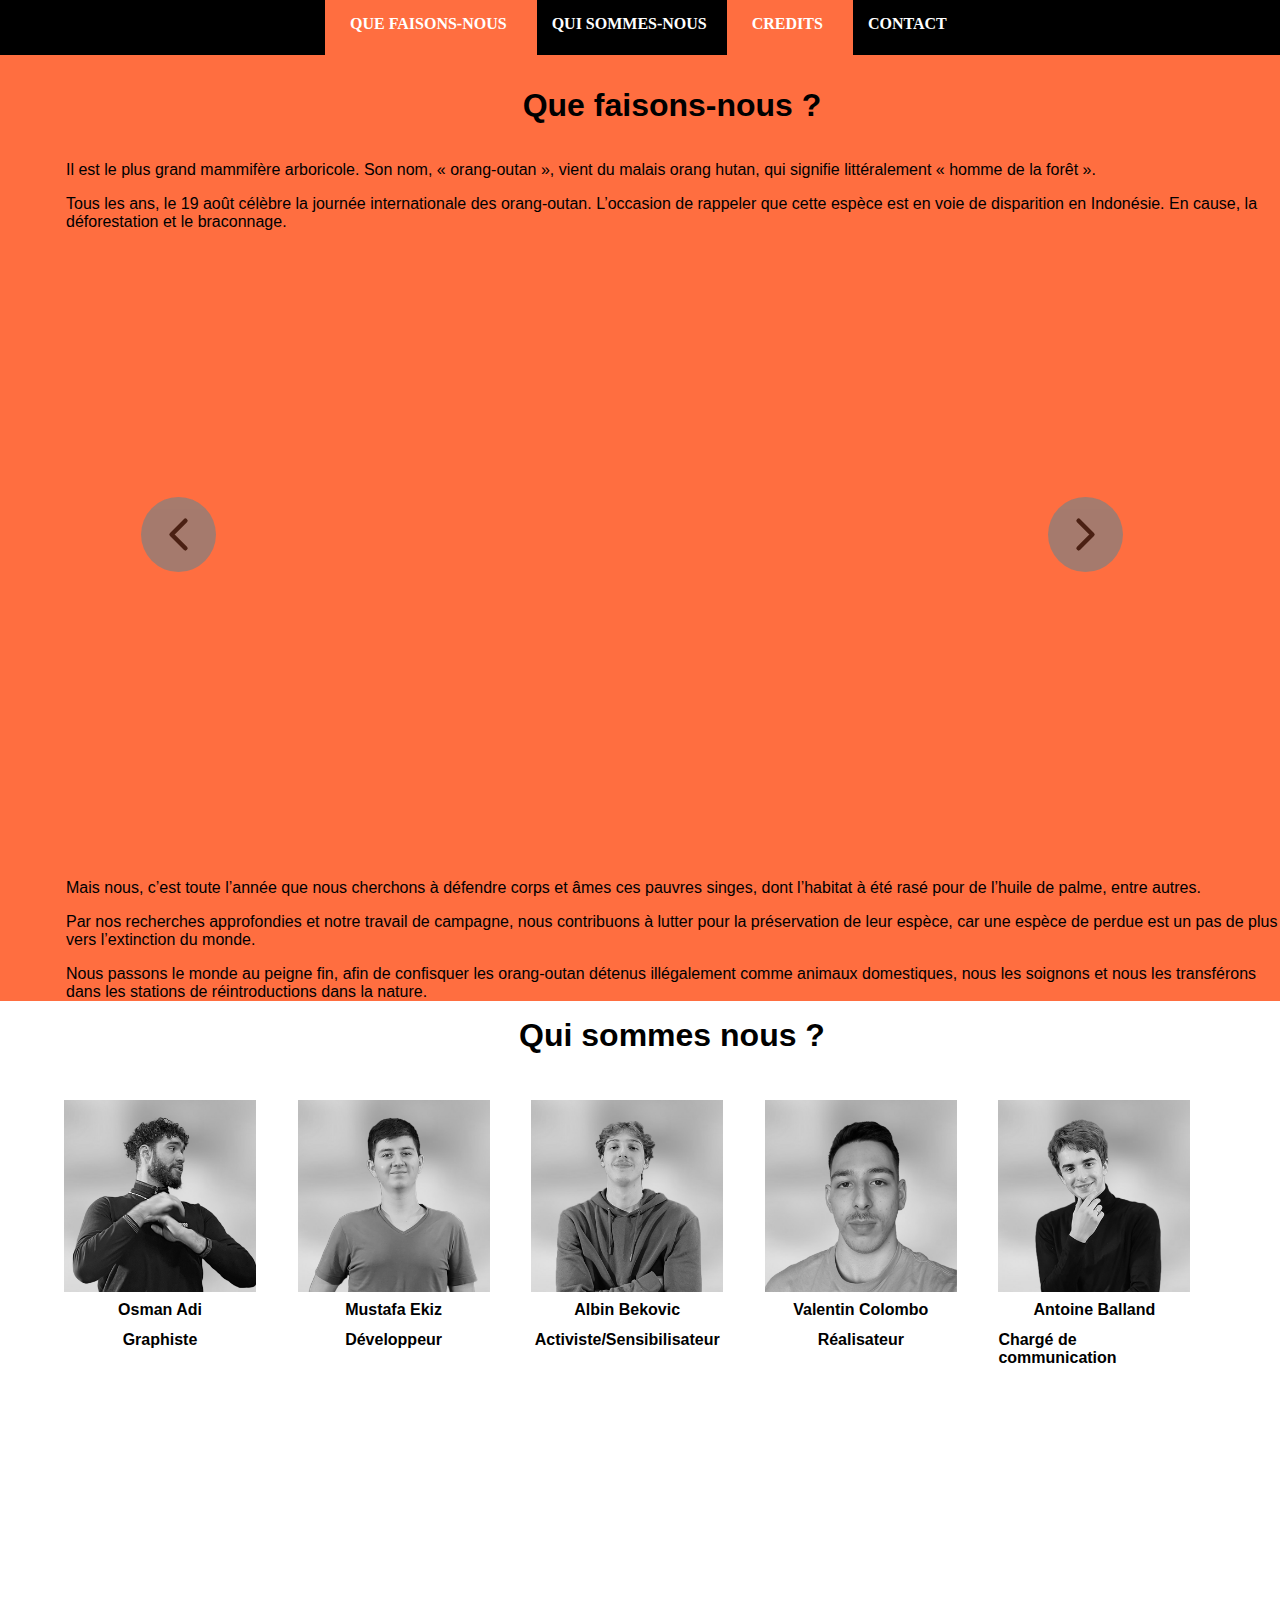
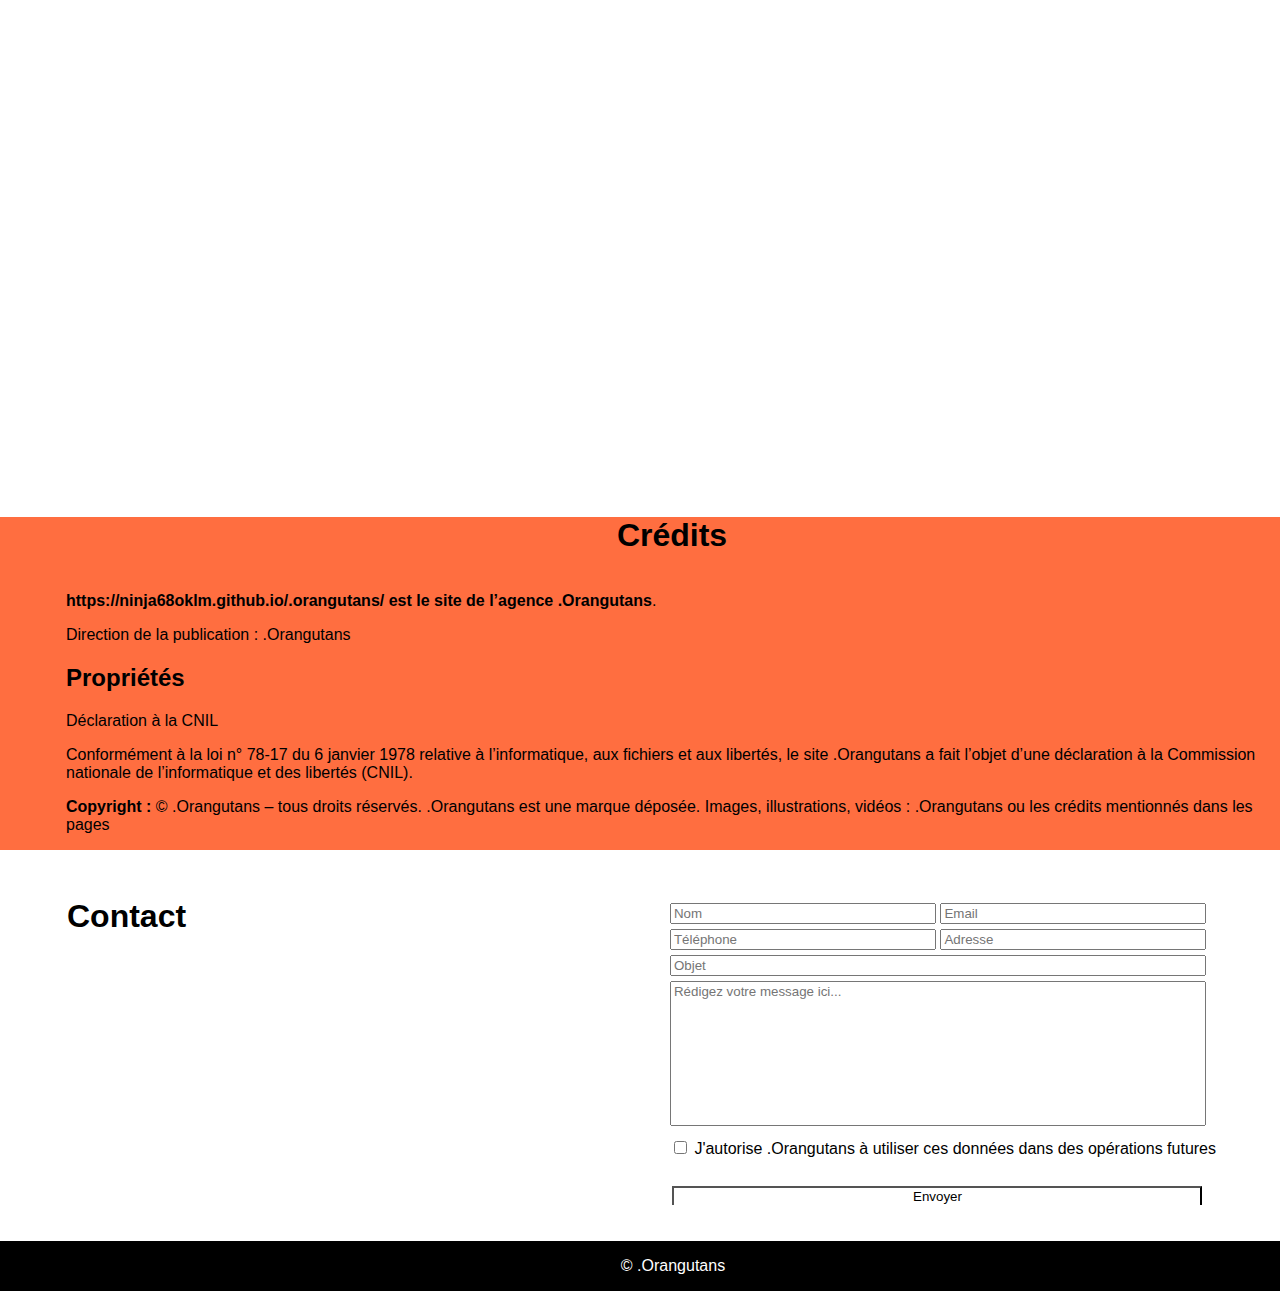
==== commit 0c969415: "Add files via upload" ====
--- a/index.html
+++ b/index.html
@@ -13,20 +13,20 @@
     <!-- Partie Header -->
     <header id="header">
         <div class="flex1 flex2">
-            <svg class="absolute" xmlns="http://www.w3.org/2000/svg" width="55" height="55" viewBox="0 0 24 24" fill="none" stroke="#FFFFFF" stroke-width="2" stroke-linecap="round" stroke-linejoin="round"><line x1="3" y1="12" x2="21" y2="12"></line><line x1="3" y1="6" x2="21" y2="6"></line><line x1="3" y1="18" x2="21" y2="18"></line></svg>
+            <svg class="absolute" xmlns="http://www.w3.org/2000/svg" width="55" height="55" viewBox="0 0 24 24" fill="none" stroke="#000000" stroke-width="2" stroke-linecap="round" stroke-linejoin="round"><line x1="3" y1="12" x2="21" y2="12"></line><line x1="3" y1="6" x2="21" y2="6"></line><line x1="3" y1="18" x2="21" y2="18"></line></svg>
             <div class="flexcenter">
                 <!-- <img src="img/Logo light pc.png" alt=""> -->
-                <img
+                <!-- <img
                 sizes="(max-width: 1200px) 100vw, 1200px"
                 srcset="
-                img/Logo light.png 200w,
-                img/Logo light pc.png 1200w"
-                src="img/Logo light pc.png"
-                alt="">
+                        img/Logo_dark_pc.png 1200w"
+                src="img/Logo_dark.png"
+                alt=""> -->
+                <div class="logo"></div>
             </div>
             <div class="a invisible">
-                <svg class="lastsvg padding11" xmlns="http://www.w3.org/2000/svg" width="22" height="22" viewBox="0 0 24 24" fill="none" stroke="#FFFFFF" stroke-width="2" stroke-linecap="round" stroke-linejoin="round"><path d="M21 12.79A9 9 0 1 1 11.21 3 7 7 0 0 0 21 12.79z"></path></svg>
-                <svg class="lastsvg padding11 invisible" xmlns="http://www.w3.org/2000/svg" width="22" height="22" viewBox="0 0 24 24" fill="none" stroke="#000000" stroke-width="2" stroke-linecap="round" stroke-linejoin="round"><circle cx="12" cy="12" r="5"/><path d="M12 1v2M12 21v2M4.2 4.2l1.4 1.4M18.4 18.4l1.4 1.4M1 12h2M21 12h2M4.2 19.8l1.4-1.4M18.4 5.6l1.4-1.4"/></svg>
+                <svg class="lastsvg padding11" xmlns="http://www.w3.org/2000/svg" width="22" height="22" viewBox="0 0 24 24" fill="none" stroke="#000000" stroke-width="2" stroke-linecap="round" stroke-linejoin="round"><path d="M21 12.79A9 9 0 1 1 11.21 3 7 7 0 0 0 21 12.79z"></path></svg>
+                <svg class="lastsvg padding11 invisible" xmlns="http://www.w3.org/2000/svg" width="22" height="22" viewBox="0 0 24 24" fill="none" stroke="#FFFFFF" stroke-width="2" stroke-linecap="round" stroke-linejoin="round"><circle cx="12" cy="12" r="5"/><path d="M12 1v2M12 21v2M4.2 4.2l1.4 1.4M18.4 18.4l1.4 1.4M1 12h2M21 12h2M4.2 19.8l1.4-1.4M18.4 5.6l1.4-1.4"/></svg>
                 <div class="flexcenter orange">
                     <a href="#que-faisons-nous"><b>QUE FAISONS-NOUS</b></a>
                 </div>
@@ -40,10 +40,10 @@
                     <a href="#contact"><b>CONTACT</b></a>
                 </div>
                 <input type="text" name="search" id="" placeholder="Rechercher" class="invisible">
-                <svg class="lastsvg" xmlns="http://www.w3.org/2000/svg" width="17" height="17" viewBox="0 0 24 24" fill="none" stroke="#FFFFFF" stroke-width="2" stroke-linecap="round" stroke-linejoin="round"><circle cx="11" cy="11" r="8"></circle><line x1="21" y1="21" x2="16.65" y2="16.65"></line></svg>
+                <svg class="lastsvg" xmlns="http://www.w3.org/2000/svg" width="17" height="17" viewBox="0 0 24 24" fill="none" stroke="#000000" stroke-width="2" stroke-linecap="round" stroke-linejoin="round"><circle cx="11" cy="11" r="8"></circle><line x1="21" y1="21" x2="16.65" y2="16.65"></line></svg>
                 <div class="flex3 flexcenter">
-                    <svg class="padding21" xmlns="http://www.w3.org/2000/svg" width="22" height="22" viewBox="0 0 24 24" fill="none" stroke="#FFFFFF" stroke-width="2" stroke-linecap="round" stroke-linejoin="round"><path d="M21 12.79A9 9 0 1 1 11.21 3 7 7 0 0 0 21 12.79z"></path></svg>
-                    <svg class="padding21 invisible" xmlns="http://www.w3.org/2000/svg" width="22" height="22" viewBox="0 0 24 24" fill="none" stroke="#000000" stroke-width="2" stroke-linecap="round" stroke-linejoin="round"><circle cx="12" cy="12" r="5"/><path d="M12 1v2M12 21v2M4.2 4.2l1.4 1.4M18.4 18.4l1.4 1.4M1 12h2M21 12h2M4.2 19.8l1.4-1.4M18.4 5.6l1.4-1.4"/></svg>
+                    <svg class="padding21" xmlns="http://www.w3.org/2000/svg" width="22" height="22" viewBox="0 0 24 24" fill="none" stroke="#000000" stroke-width="2" stroke-linecap="round" stroke-linejoin="round"><path d="M21 12.79A9 9 0 1 1 11.21 3 7 7 0 0 0 21 12.79z"></path></svg>
+                    <svg class="padding21 invisible" xmlns="http://www.w3.org/2000/svg" width="22" height="22" viewBox="0 0 24 24" fill="none" stroke="#FFFFFF" stroke-width="2" stroke-linecap="round" stroke-linejoin="round"><circle cx="12" cy="12" r="5"/><path d="M12 1v2M12 21v2M4.2 4.2l1.4 1.4M18.4 18.4l1.4 1.4M1 12h2M21 12h2M4.2 19.8l1.4-1.4M18.4 5.6l1.4-1.4"/></svg>
                 </div>
             </div>
         </div>
@@ -112,7 +112,7 @@
                     <div>Albin Bekovic</div>
                 </div>
                 <div class="sec8">
-                    <div>Albin Bekovic</div>
+                    <div>Activiste/Sensibilisateur</div>
                 </div>
             </div>
             <div class="sec4 photofiltre">
@@ -130,12 +130,12 @@
                     <div>Antoine Balland</div>
                 </div>
                 <div class="sec0">
-                    <div>Chargé de comm°</div>
+                    <div>Chargé de communication</div>
                 </div>
             </div>
         </div>
         <div class="resp-container">
-            <iframe width="100vw" height="75vh" src="https://www.youtube.com/embed/S_b42hM2CG4" title="YouTube video player" frameborder="0" allow="accelerometer; autoplay; clipboard-write; encrypted-media; gyroscope; picture-in-picture" allowfullscreen class="resp-iframe"></iframe>
+            <iframe width="100vw" height="75vh" src="https://www.youtube.com/watch?v=8WC1CF2rXoc" title="YouTube video player" frameborder="0" allow="accelerometer; autoplay; clipboard-write; encrypted-media; gyroscope; picture-in-picture" allowfullscreen class="resp-iframe"></iframe>
         </div>
     </div>
     <!-- Section Crédits -->
@@ -165,10 +165,15 @@
             <input type="text" placeholder="Adresse" class="input1 padding11"><br>
             <input type="text" placeholder="Objet" class="input2 padding11"><br>
             <input type="textarea" placeholder="Rédigez votre message ici..." class="input2 padding11 textarea"><br>
-            <input type="checkbox"> J'autorise .Orangutans à utiliser ces données dans des opérations futurs <br><br>
+            <input type="checkbox"> J'autorise .Orangutans à utiliser ces données dans des opérations futures <br><br>
             <input type="submit" value="Envoyer" class="submit">
             <br>
         </form>
+    </div>
+    <br><br>
+    <!-- Section Bas de page -->
+    <div class="flexcenter bds">
+        <p>© .Orangutans</p>
     </div>
     <!-- Section Script -->
     <script src="js/script.js"></script>
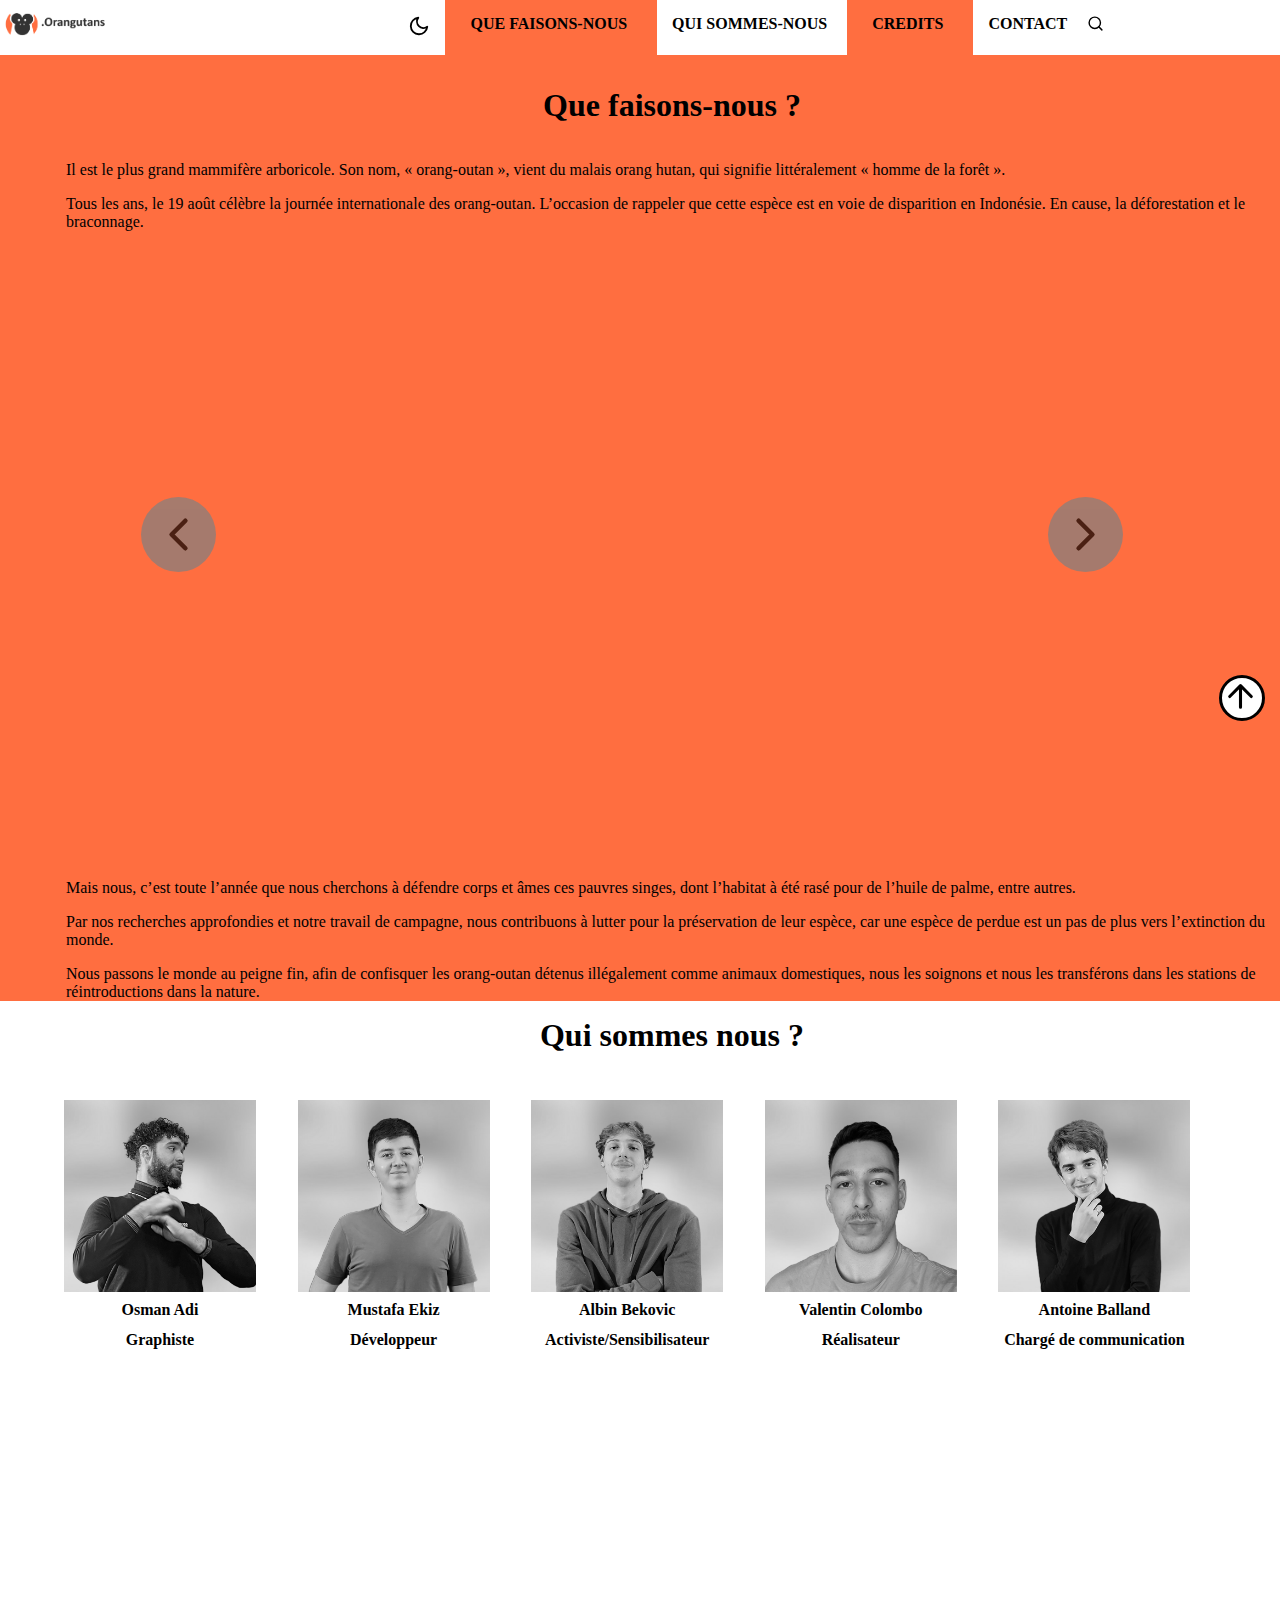
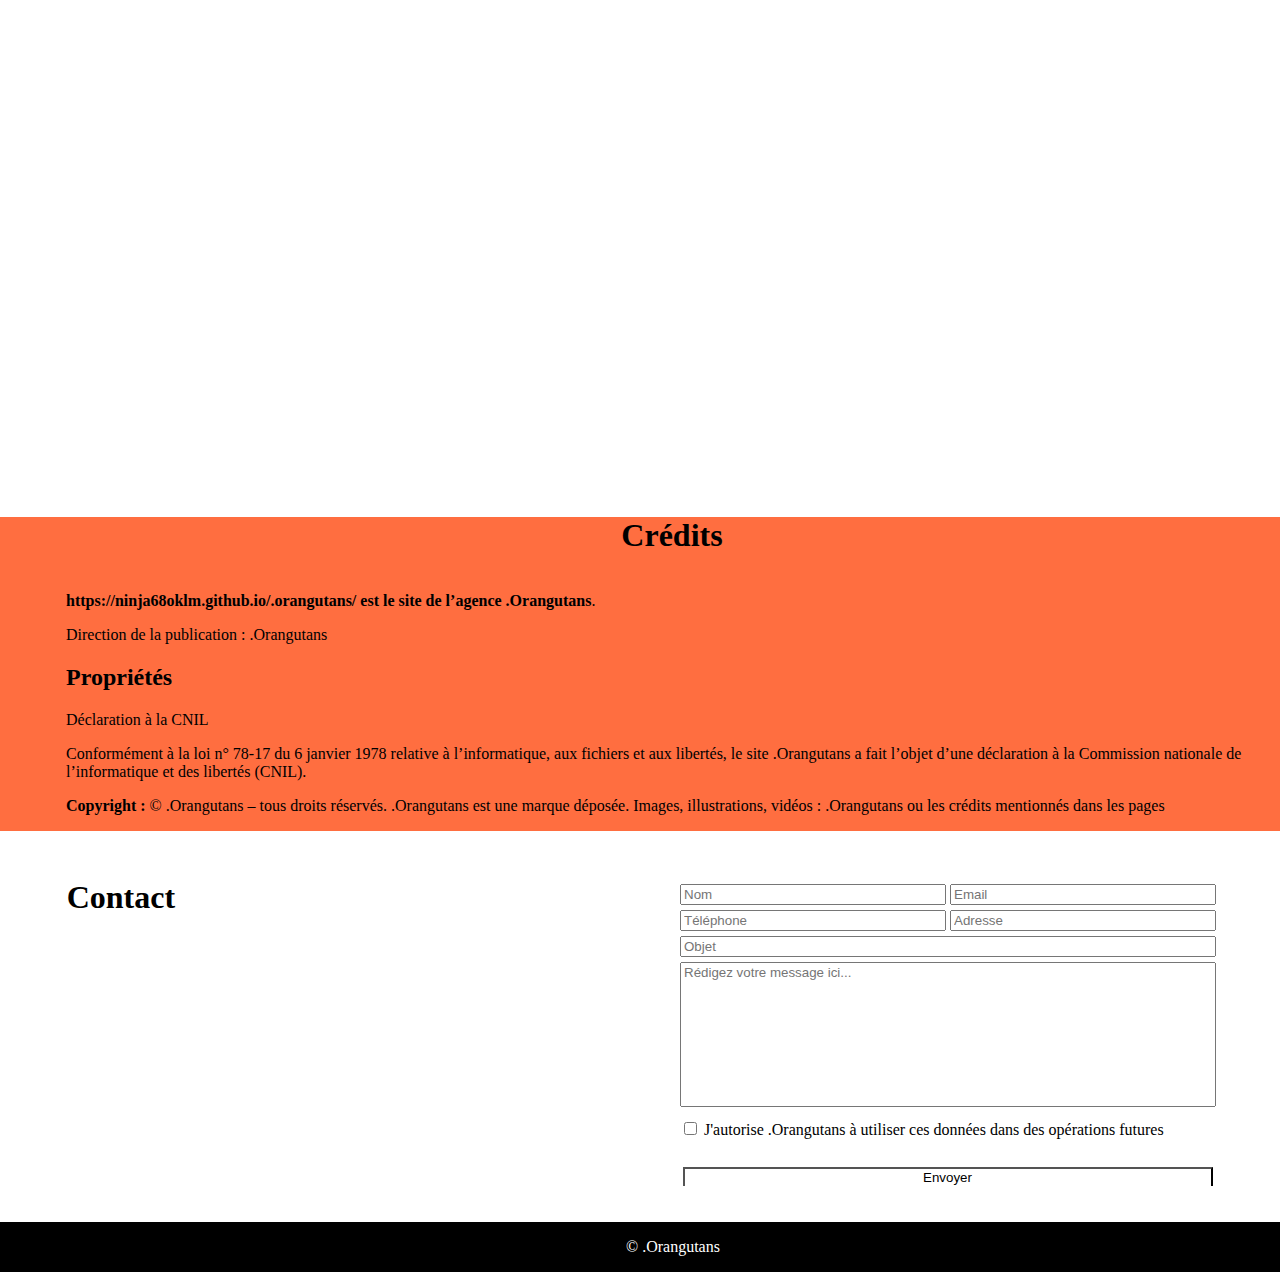
==== commit c212a00c: "Add files via upload" ====
--- a/index.html
+++ b/index.html
@@ -15,14 +15,7 @@
         <div class="flex1 flex2">
             <svg class="absolute" xmlns="http://www.w3.org/2000/svg" width="55" height="55" viewBox="0 0 24 24" fill="none" stroke="#000000" stroke-width="2" stroke-linecap="round" stroke-linejoin="round"><line x1="3" y1="12" x2="21" y2="12"></line><line x1="3" y1="6" x2="21" y2="6"></line><line x1="3" y1="18" x2="21" y2="18"></line></svg>
             <div class="flexcenter">
-                <!-- <img src="img/Logo light pc.png" alt=""> -->
-                <!-- <img
-                sizes="(max-width: 1200px) 100vw, 1200px"
-                srcset="
-                        img/Logo_dark_pc.png 1200w"
-                src="img/Logo_dark.png"
-                alt=""> -->
-                <div class="logo"></div>
+                <img src="img/Logo dark pc.png" alt="">
             </div>
             <div class="a invisible">
                 <svg class="lastsvg padding11" xmlns="http://www.w3.org/2000/svg" width="22" height="22" viewBox="0 0 24 24" fill="none" stroke="#000000" stroke-width="2" stroke-linecap="round" stroke-linejoin="round"><path d="M21 12.79A9 9 0 1 1 11.21 3 7 7 0 0 0 21 12.79z"></path></svg>
@@ -136,6 +129,7 @@
         </div>
         <div class="resp-container">
             <iframe width="100vw" height="75vh" src="https://www.youtube.com/watch?v=8WC1CF2rXoc" title="YouTube video player" frameborder="0" allow="accelerometer; autoplay; clipboard-write; encrypted-media; gyroscope; picture-in-picture" allowfullscreen class="resp-iframe"></iframe>
+            <iframe width="100vw" height="75vh" src="https://www.youtube.com/embed/8WC1CF2rXoc" title="YouTube video player" frameborder="0" allow="accelerometer; autoplay; clipboard-write; encrypted-media; gyroscope; picture-in-picture" allowfullscreen class="resp-iframe"></iframe>
         </div>
     </div>
     <!-- Section Crédits -->
--- a/styles/style.css
+++ b/styles/style.css
@@ -1,25 +1,36 @@
-body
-{
-    font-family: Arial, Helvetica, sans-serif;
-    margin: 0px;
-    transition: 2s;
+html
+{
     overflow-y: scroll;
     scroll-behavior: smooth;
 }
-@font-face
-{
-    font-family: "HerbertEF SmallCaps Regular";
-    src: url("/font/HerbertEF\ SmallCaps\ Regular.otf") format("otf");
-}   
+body
+{
+    font-family: fantasy;
+    margin: 0px;
+}
+
+@font-face {
+    font-family: 'Mortal Wave';
+    src: url('/font/MortalWave.woff2') format('woff2'),
+        url('/font/MortalWave.woff') format('woff');
+    font-weight: normal;
+    font-style: normal;
+    font-display: swap;
+}
+
 
 /* Classes pour le menu */
 
 header
 {
     display: flex;
-    background: black;
+    background: white;
     overflow: hidden;
     transition: 2s;
+}
+.flexcenter>img
+{
+    background-image: url("../img/Logo_light_mb.png");
 }
 input[name="search"]
 {
@@ -39,8 +50,7 @@
 {
     text-decoration: none;
     padding-right: 5px;
-    color: white;
-    font-family: HerbertEF SmallCaps Regular;
+    color: black;
 }
 .a
 {
@@ -111,7 +121,7 @@
 }
 .sombre2
 {
-    background: white;
+    background: black;
 }
 .sombre3
 {
@@ -124,7 +134,7 @@
 
 /* Classe pour bouton scroll */
 
-.fixed, .fixed>a>svg
+.fixed, .fixed>a, .fixed>a>svg
 {
     display: none;
 }
@@ -337,4 +347,8 @@
 h2
 {
     margin-left: 21.85px;
+}
+h1, p, h2
+{
+    transition: 2s;
 }--- a/styles/style-O.css
+++ b/styles/style-O.css
@@ -4,7 +4,7 @@
 {
     display: flex;
     justify-content: space-between;
-    background: black;
+    background: white;
     height: 55px;
     overflow: hidden;
 }
@@ -126,7 +126,7 @@
 {
     position: fixed;
     z-index: 10;
-    top: 50vh;
+    top: 75vh;
     right: 15px;
     border: 3px solid black;
     border-radius: 50%;
@@ -134,6 +134,10 @@
     transition: 2s;
     width: 40px;
     height: 40px;
+}
+.fixed, .fixed>a, .fixed>a>svg
+{
+    display: initial;
 }
 
 /* Classes pour la section "Qui faisons nous ?" */
